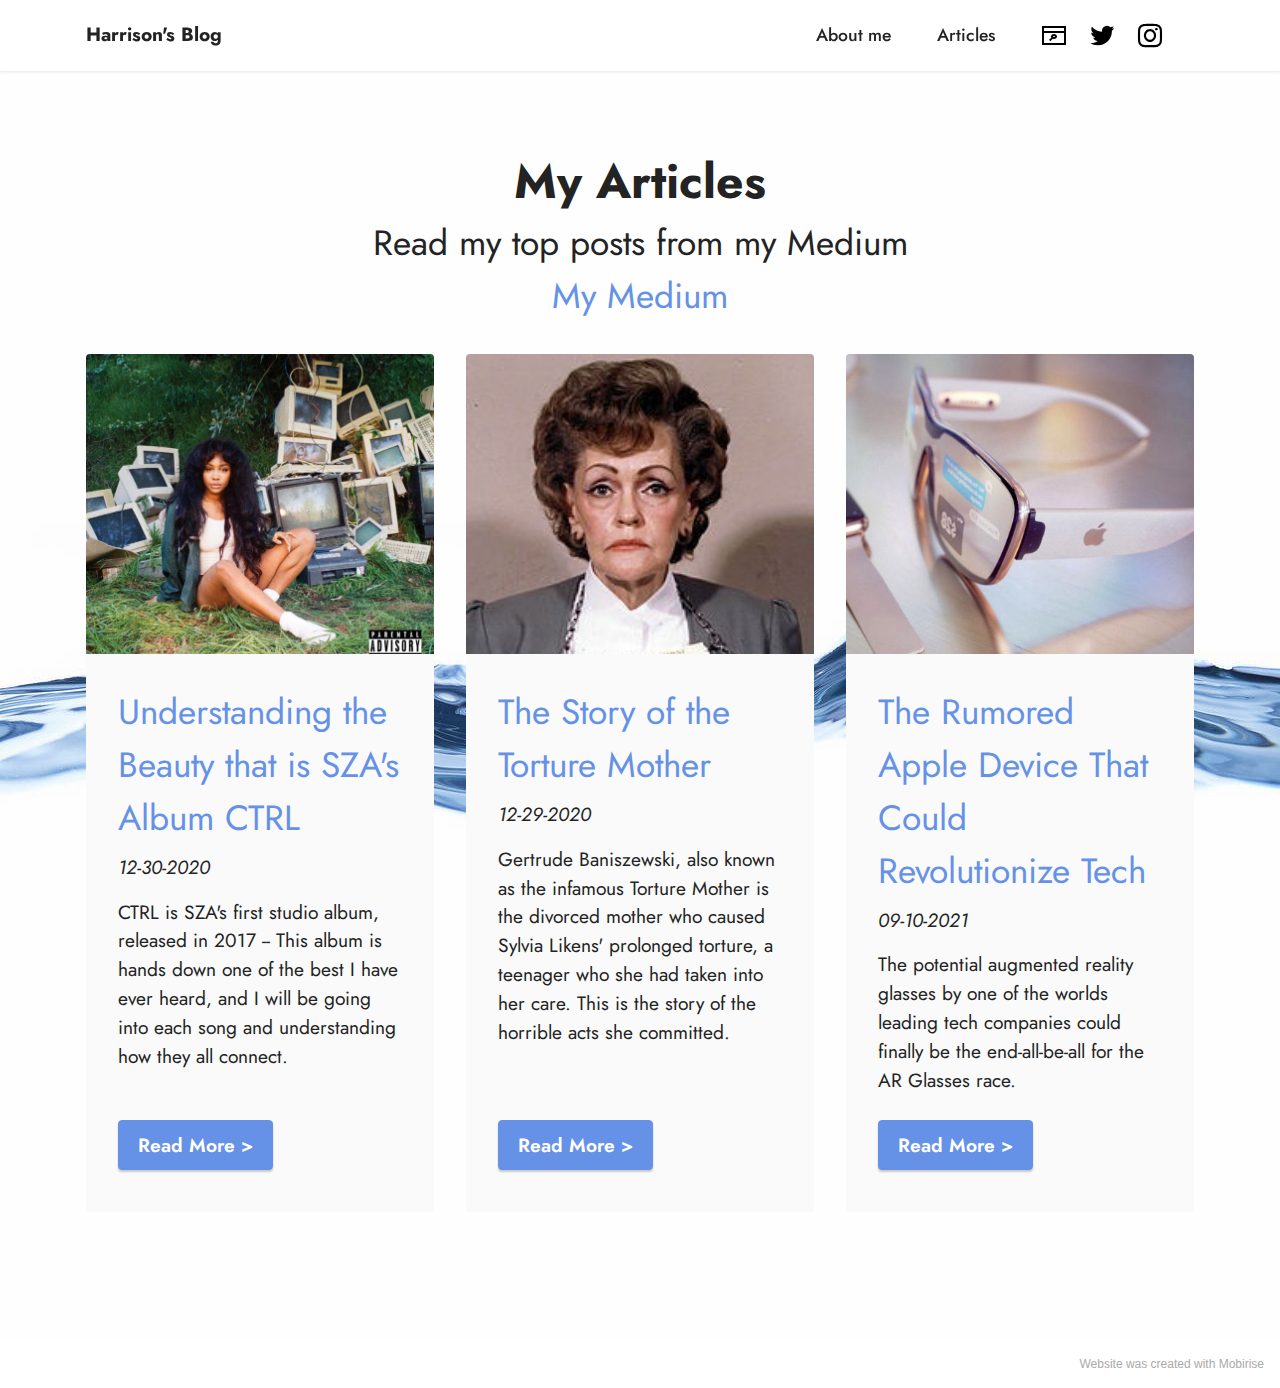
==== page1.html @ 5e268121 "Add files via upload" ====
<!DOCTYPE html>
<html  >
<head>
  <!-- Site made with Mobirise Website Builder v5.4.1, https://mobirise.com -->
  <meta charset="UTF-8">
  <meta http-equiv="X-UA-Compatible" content="IE=edge">
  <meta name="generator" content="Mobirise v5.4.1, mobirise.com">
  <meta name="viewport" content="width=device-width, initial-scale=1, minimum-scale=1">
  <link rel="shortcut icon" href="assets/images/logo.png" type="image/x-icon">
  <meta name="description" content="Articles that I wrote from my Medium. ">
  
  
  <title>My Articles</title>
  <link rel="stylesheet" href="assets/web/assets/mobirise-icons2/mobirise2.css">
  <link rel="stylesheet" href="assets/bootstrap/css/bootstrap.min.css">
  <link rel="stylesheet" href="assets/bootstrap/css/bootstrap-grid.min.css">
  <link rel="stylesheet" href="assets/bootstrap/css/bootstrap-reboot.min.css">
  <link rel="stylesheet" href="assets/dropdown/css/style.css">
  <link rel="stylesheet" href="assets/socicon/css/styles.css">
  <link rel="stylesheet" href="assets/theme/css/style.css">
  <link rel="preload" href="https://fonts.googleapis.com/css?family=Jost:100,200,300,400,500,600,700,800,900,100i,200i,300i,400i,500i,600i,700i,800i,900i&display=swap" as="style" onload="this.onload=null;this.rel='stylesheet'">
  <noscript><link rel="stylesheet" href="https://fonts.googleapis.com/css?family=Jost:100,200,300,400,500,600,700,800,900,100i,200i,300i,400i,500i,600i,700i,800i,900i&display=swap"></noscript>
  <link rel="preload" as="style" href="assets/mobirise/css/mbr-additional.css"><link rel="stylesheet" href="assets/mobirise/css/mbr-additional.css" type="text/css">
  
  
  
  
</head>
<body>
  
  <section data-bs-version="5.1" class="menu menu3 cid-sJ86iN7bCa" once="menu" id="menu3-n">
    
    <nav class="navbar navbar-dropdown navbar-fixed-top navbar-expand-lg">
        <div class="container">
            <div class="navbar-brand">
                
                <span class="navbar-caption-wrap"><a class="navbar-caption text-black display-7" href="https://mobiri.se">Harrison's Blog</a></span>
            </div>
            <button class="navbar-toggler" type="button" data-toggle="collapse" data-bs-toggle="collapse" data-target="#navbarSupportedContent" data-bs-target="#navbarSupportedContent" aria-controls="navbarNavAltMarkup" aria-expanded="false" aria-label="Toggle navigation">
                <div class="hamburger">
                    <span></span>
                    <span></span>
                    <span></span>
                    <span></span>
                </div>
            </button>
            <div class="collapse navbar-collapse" id="navbarSupportedContent">
                <ul class="navbar-nav nav-dropdown nav-right" data-app-modern-menu="true"><li class="nav-item"><a class="nav-link link text-black text-primary display-4" href="http://harrisonscott.mobirisesite.com">About me</a></li><li class="nav-item"><a class="nav-link link text-black text-primary display-4" href="page1.html" data-bs-auto-close="outside" aria-expanded="false">Articles</a></li></ul>
                <div class="icons-menu">
                    <a class="iconfont-wrapper" href="https://harrisons.medium.com" target="_blank">
                        <span class="p-2 mbr-iconfont mobi-mbri-browse mobi-mbri"></span>
                    </a>
                    <a class="iconfont-wrapper" href="https://twitter.com/vudu_mama_juju" target="_blank">
                        <span class="p-2 mbr-iconfont socicon-twitter socicon"></span>
                    </a>
                    <a class="iconfont-wrapper" href="https://instagram.com/harrisonscotato" target="_blank">
                        <span class="p-2 mbr-iconfont socicon-instagram socicon"></span>
                    </a>
                    
                </div>
                
            </div>
        </div>
    </nav>
</section>

<section data-bs-version="5.1" class="content2 cid-sJ889PmCyL" id="content2-o">
    
    <div class="mbr-overlay"></div>
    <div class="container">
        <div class="mbr-section-head">
            <h4 class="mbr-section-title mbr-fonts-style align-center mb-0 display-2"><strong>My Articles</strong></h4>
            <h5 class="mbr-section-subtitle mbr-fonts-style align-center mb-0 mt-2 display-5">Read my top posts from my Medium<br><a href="https://harrisons.medium.com" class="text-primary" target="_blank">My Medium</a></h5>
        </div>
        <div class="row mt-4">
            <div class="item features-image сol-12 col-md-6 col-lg-4 active">
                <div class="item-wrapper">
                    <div class="item-img">
                        <img src="assets/images/0gvwrnoafikiomzom-700x695.jpg" alt="" title="" data-slide-to="1" data-bs-slide-to="1">
                    </div>
                    <div class="item-content">
                        <h5 class="item-title mbr-fonts-style display-5"><a href="https://harrisons.medium.com/understanding-the-beauty-that-is-szas-album-ctrl-a972b937f2cf?source=your_stories_page-------------------------------------" class="text-primary" target="_blank">Understanding the Beauty that is SZA's Album CTRL</a></h5>
                        <h6 class="item-subtitle mbr-fonts-style mt-1 display-7"><em>12-30-2020</em></h6>
                        <p class="mbr-text mbr-fonts-style mt-3 display-7">CTRL is SZA's first studio album, released in 2017 -- This album is hands down one of the best I have ever heard, and I will be going into each song and understanding how they all connect.</p>
                    </div>
                    <div class="mbr-section-btn item-footer mt-2"><a href="https://harrisons.medium.com/understanding-the-beauty-that-is-szas-album-ctrl-a972b937f2cf?source=your_stories_page-------------------------------------" class="btn item-btn btn-primary display-7" target="_blank">Read More
                            &gt;</a></div>
                </div>
            </div>
            <div class="item features-image сol-12 col-md-6 col-lg-4">
                <div class="item-wrapper">
                    <div class="item-img">
                        <img src="assets/images/0yzcrheahnk7hi-7t-220x200.jpg" alt="" title="" data-slide-to="2" data-bs-slide-to="2">
                    </div>
                    <div class="item-content">
                        <h5 class="item-title mbr-fonts-style display-5"><a href="https://harrisons.medium.com/the-story-of-the-torture-mother-also-known-as-gertrude-baniszewski-cd9e08cbc921" class="text-primary" target="_blank">The Story of the Torture Mother</a></h5>
                        <h6 class="item-subtitle mbr-fonts-style mt-1 display-7"><em>12-29-2020</em></h6>
                        <p class="mbr-text mbr-fonts-style mt-3 display-7">Gertrude Baniszewski, also known as the infamous Torture Mother is the divorced mother who caused Sylvia Likens' prolonged torture, a teenager who she had taken into her care. This is the story of the horrible acts she committed.<br>
                        </p>
                    </div>
                    <div class="mbr-section-btn item-footer mt-2"><a href="https://harrisons.medium.com/the-story-of-the-torture-mother-also-known-as-gertrude-baniszewski-cd9e08cbc921" class="btn btn-primary item-btn display-7" target="_blank">Read More
                            &gt;</a></div>
                </div>
            </div>
            <div class="item features-image сol-12 col-md-6 col-lg-4">
                <div class="item-wrapper">
                    <div class="item-img">
                        <img src="assets/images/1kieckcjq6t0lfqepyzqgng-696x418.jpg" alt="" title="" data-slide-to="3" data-bs-slide-to="3">
                    </div>
                    <div class="item-content">
                        <h5 class="item-title mbr-fonts-style display-5"><a href="https://harrisons.medium.com/the-next-rumored-apple-device-that-could-revolutionize-tech-cf816d6967b0" class="text-primary" target="_blank">The Rumored Apple Device That Could Revolutionize Tech</a></h5>
                        <h6 class="item-subtitle mbr-fonts-style mt-1 display-7"><em>09-10-2021</em></h6>
                        <p class="mbr-text mbr-fonts-style mt-3 display-7">The potential augmented reality glasses by one of the worlds leading tech companies could finally be the end-all-be-all for the AR Glasses race.&nbsp;</p>
                    </div>
                    <div class="mbr-section-btn item-footer mt-2"><a href="https://harrisons.medium.com/the-next-rumored-apple-device-that-could-revolutionize-tech-cf816d6967b0" class="btn btn-primary item-btn display-7" target="_blank">Read More
                            &gt;</a></div>
                </div>
            </div>

        </div>
    </div>
</section><section style="background-color: #fff; font-family: -apple-system, BlinkMacSystemFont, 'Segoe UI', 'Roboto', 'Helvetica Neue', Arial, sans-serif; color:#aaa; font-size:12px; padding: 0; align-items: center; display: flex;"><a href="https://mobirise.site/l" style="flex: 1 1; height: 3rem; padding-left: 1rem;"></a><p style="flex: 0 0 auto; margin:0; padding-right:1rem;">Website was <a href="https://mobirise.site/g" style="color:#aaa;">created</a> with Mobirise</p></section><script src="assets/bootstrap/js/bootstrap.bundle.min.js"></script>  <script src="assets/smoothscroll/smooth-scroll.js"></script>  <script src="assets/ytplayer/index.js"></script>  <script src="assets/dropdown/js/navbar-dropdown.js"></script>  <script src="assets/theme/js/script.js"></script>  
  
  
</body>
</html>
---- assets/web/assets/mobirise-icons2/mobirise2.css ----
@font-face {
  font-family: 'Moririse2';
  font-display: swap;
  src:  url('mobirise2.eot?f2bix4');
  src:  url('mobirise2.eot?f2bix4#iefix') format('embedded-opentype'),
    url('mobirise2.ttf?f2bix4') format('truetype'),
    url('mobirise2.woff?f2bix4') format('woff'),
    url('mobirise2.svg?f2bix4#mobirise2') format('svg');
  font-weight: normal;
  font-style: normal;
}

[class^="mobi-"], [class*=" mobi-"] {
  /* use !important to prevent issues with browser extensions that change fonts */
  font-family: 'Moririse2' !important;
  speak: none;
  font-style: normal;
  font-weight: normal;
  font-variant: normal;
  text-transform: none;
  line-height: 1;

  /* Better Font Rendering =========== */
  -webkit-font-smoothing: antialiased;
  -moz-osx-font-smoothing: grayscale;
}

.mobi-mbri-add-submenu:before {
  content: "\e900";
}
.mobi-mbri-alert:before {
  content: "\e901";
}
.mobi-mbri-align-center:before {
  content: "\e902";
}
.mobi-mbri-align-justify:before {
  content: "\e903";
}
.mobi-mbri-align-left:before {
  content: "\e904";
}
.mobi-mbri-align-right:before {
  content: "\e905";
}
.mobi-mbri-android:before {
  content: "\e906";
}
.mobi-mbri-apple:before {
  content: "\e907";
}
.mobi-mbri-arrow-down:before {
  content: "\e908";
}
.mobi-mbri-arrow-next:before {
  content: "\e909";
}
.mobi-mbri-arrow-prev:before {
  content: "\e90a";
}
.mobi-mbri-arrow-up:before {
  content: "\e90b";
}
.mobi-mbri-bold:before {
  content: "\e90c";
}
.mobi-mbri-bookmark:before {
  content: "\e90d";
}
.mobi-mbri-bootstrap:before {
  content: "\e90e";
}
.mobi-mbri-briefcase:before {
  content: "\e90f";
}
.mobi-mbri-browse:before {
  content: "\e910";
}
.mobi-mbri-bulleted-list:before {
  content: "\e911";
}
.mobi-mbri-calendar:before {
  content: "\e912";
}
.mobi-mbri-camera:before {
  content: "\e913";
}
.mobi-mbri-cart-add:before {
  content: "\e914";
}
.mobi-mbri-cart-full:before {
  content: "\e915";
}
.mobi-mbri-cash:before {
  content: "\e916";
}
.mobi-mbri-change-style:before {
  content: "\e917";
}
.mobi-mbri-chat:before {
  content: "\e918";
}
.mobi-mbri-clock:before {
  content: "\e919";
}
.mobi-mbri-close:before {
  content: "\e91a";
}
.mobi-mbri-cloud:before {
  content: "\e91b";
}
.mobi-mbri-code:before {
  content: "\e91c";
}
.mobi-mbri-contact-form:before {
  content: "\e91d";
}
.mobi-mbri-credit-card:before {
  content: "\e91e";
}
.mobi-mbri-cursor-click:before {
  content: "\e91f";
}
.mobi-mbri-cust-feedback:before {
  content: "\e920";
}
.mobi-mbri-database:before {
  content: "\e921";
}
.mobi-mbri-delivery:before {
  content: "\e922";
}
.mobi-mbri-desktop:before {
  content: "\e923";
}
.mobi-mbri-devices:before {
  content: "\e924";
}
.mobi-mbri-down:before {
  content: "\e925";
}
.mobi-mbri-download-2:before {
  content: "\e926";
}
.mobi-mbri-download:before {
  content: "\e927";
}
.mobi-mbri-drag-n-drop-2:before {
  content: "\e928";
}
.mobi-mbri-drag-n-drop:before {
  content: "\e929";
}
.mobi-mbri-edit-2:before {
  content: "\e92a";
}
.mobi-mbri-edit:before {
  content: "\e92b";
}
.mobi-mbri-error:before {
  content: "\e92c";
}
.mobi-mbri-extension:before {
  content: "\e92d";
}
.mobi-mbri-features:before {
  content: "\e92e";
}
.mobi-mbri-file:before {
  content: "\e92f";
}
.mobi-mbri-flag:before {
  content: "\e930";
}
.mobi-mbri-folder:before {
  content: "\e931";
}
.mobi-mbri-gift:before {
  content: "\e932";
}
.mobi-mbri-github:before {
  content: "\e933";
}
.mobi-mbri-globe-2:before {
  content: "\e934";
}
.mobi-mbri-globe:before {
  content: "\e935";
}
.mobi-mbri-growing-chart:before {
  content: "\e936";
}
.mobi-mbri-hearth:before {
  content: "\e937";
}
.mobi-mbri-help:before {
  content: "\e938";
}
.mobi-mbri-home:before {
  content: "\e939";
}
.mobi-mbri-hot-cup:before {
  content: "\e93a";
}
.mobi-mbri-idea:before {
  content: "\e93b";
}
.mobi-mbri-image-gallery:before {
  content: "\e93c";
}
.mobi-mbri-image-slider:before {
  content: "\e93d";
}
.mobi-mbri-info:before {
  content: "\e93e";
}
.mobi-mbri-italic:before {
  content: "\e93f";
}
.mobi-mbri-key:before {
  content: "\e940";
}
.mobi-mbri-laptop:before {
  content: "\e941";
}
.mobi-mbri-layers:before {
  content: "\e942";
}
.mobi-mbri-left-right:before {
  content: "\e943";
}
.mobi-mbri-left:before {
  content: "\e944";
}
.mobi-mbri-letter:before {
  content: "\e945";
}
.mobi-mbri-like:before {
  content: "\e946";
}
.mobi-mbri-link:before {
  content: "\e947";
}
.mobi-mbri-lock:before {
  content: "\e948";
}
.mobi-mbri-login:before {
  content: "\e949";
}
.mobi-mbri-logout:before {
  content: "\e94a";
}
.mobi-mbri-magic-stick:before {
  content: "\e94b";
}
.mobi-mbri-map-pin:before {
  content: "\e94c";
}
.mobi-mbri-menu:before {
  content: "\e94d";
}
.mobi-mbri-mobile-2:before {
  content: "\e94e";
}
.mobi-mbri-mobile-horizontal:before {
  content: "\e94f";
}
.mobi-mbri-mobile:before {
  content: "\e950";
}
.mobi-mbri-mobirise:before {
  content: "\e951";
}
.mobi-mbri-more-horizontal:before {
  content: "\e952";
}
.mobi-mbri-more-vertical:before {
  content: "\e953";
}
.mobi-mbri-music:before {
  content: "\e954";
}
.mobi-mbri-new-file:before {
  content: "\e955";
}
.mobi-mbri-numbered-list:before {
  content: "\e956";
}
.mobi-mbri-opened-folder:before {
  content: "\e957";
}
.mobi-mbri-pages:before {
  content: "\e958";
}
.mobi-mbri-paper-plane:before {
  content: "\e959";
}
.mobi-mbri-paperclip:before {
  content: "\e95a";
}
.mobi-mbri-phone:before {
  content: "\e95b";
}
.mobi-mbri-photo:before {
  content: "\e95c";
}
.mobi-mbri-photos:before {
  content: "\e95d";
}
.mobi-mbri-pin:before {
  content: "\e95e";
}
.mobi-mbri-play:before {
  content: "\e95f";
}
.mobi-mbri-plus:before {
  content: "\e960";
}
.mobi-mbri-preview:before {
  content: "\e961";
}
.mobi-mbri-print:before {
  content: "\e962";
}
.mobi-mbri-protect:before {
  content: "\e963";
}
.mobi-mbri-question:before {
  content: "\e964";
}
.mobi-mbri-quote-left:before {
  content: "\e965";
}
.mobi-mbri-quote-right:before {
  content: "\e966";
}
.mobi-mbri-redo:before {
  content: "\e967";
}
.mobi-mbri-refresh:before {
  content: "\e968";
}
.mobi-mbri-responsive-2:before {
  content: "\e969";
}
.mobi-mbri-responsive:before {
  content: "\e96a";
}
.mobi-mbri-right:before {
  content: "\e96b";
}
.mobi-mbri-rocket:before {
  content: "\e96c";
}
.mobi-mbri-sad-face:before {
  content: "\e96d";
}
.mobi-mbri-sale:before {
  content: "\e96e";
}
.mobi-mbri-save:before {
  content: "\e96f";
}
.mobi-mbri-search:before {
  content: "\e970";
}
.mobi-mbri-setting-2:before {
  content: "\e971";
}
.mobi-mbri-setting-3:before {
  content: "\e972";
}
.mobi-mbri-setting:before {
  content: "\e973";
}
.mobi-mbri-share:before {
  content: "\e974";
}
.mobi-mbri-shopping-bag:before {
  content: "\e975";
}
.mobi-mbri-shopping-basket:before {
  content: "\e976";
}
.mobi-mbri-shopping-cart:before {
  content: "\e977";
}
.mobi-mbri-sites:before {
  content: "\e978";
}
.mobi-mbri-smile-face:before {
  content: "\e979";
}
.mobi-mbri-speed:before {
  content: "\e97a";
}
.mobi-mbri-star:before {
  content: "\e97b";
}
.mobi-mbri-success:before {
  content: "\e97c";
}
.mobi-mbri-sun:before {
  content: "\e97d";
}
.mobi-mbri-sun2:before {
  content: "\e97e";
}
.mobi-mbri-tablet-vertical:before {
  content: "\e97f";
}
.mobi-mbri-tablet:before {
  content: "\e980";
}
.mobi-mbri-target:before {
  content: "\e981";
}
.mobi-mbri-timer:before {
  content: "\e982";
}
.mobi-mbri-to-ftp:before {
  content: "\e983";
}
.mobi-mbri-to-local-drive:before {
  content: "\e984";
}
.mobi-mbri-touch-swipe:before {
  content: "\e985";
}
.mobi-mbri-touch:before {
  content: "\e986";
}
.mobi-mbri-trash:before {
  content: "\e987";
}
.mobi-mbri-underline:before {
  content: "\e988";
}
.mobi-mbri-undo:before {
  content: "\e989";
}
.mobi-mbri-unlink:before {
  content: "\e98a";
}
.mobi-mbri-unlock:before {
  content: "\e98b";
}
.mobi-mbri-up-down:before {
  content: "\e98c";
}
.mobi-mbri-up:before {
  content: "\e98d";
}
.mobi-mbri-update:before {
  content: "\e98e";
}
.mobi-mbri-upload-2:before {
  content: "\e98f";
}
.mobi-mbri-upload:before {
  content: "\e990";
}
.mobi-mbri-user-2:before {
  content: "\e991";
}
.mobi-mbri-user:before {
  content: "\e992";
}
.mobi-mbri-users:before {
  content: "\e993";
}
.mobi-mbri-video-play:before {
  content: "\e994";
}
.mobi-mbri-video:before {
  content: "\e995";
}
.mobi-mbri-watch:before {
  content: "\e996";
}
.mobi-mbri-website-theme-2:before {
  content: "\e997";
}
.mobi-mbri-website-theme:before {
  content: "\e998";
}
.mobi-mbri-wifi:before {
  content: "\e999";
}
.mobi-mbri-windows:before {
  content: "\e99a";
}
.mobi-mbri-zoom-in:before {
  content: "\e99b";
}
.mobi-mbri-zoom-out:before {
  content: "\e99c";
}
---- assets/dropdown/css/style.css ----
.navbar-dropdown {
  left: 0;
  padding: 0;
  position: absolute;
  right: 0;
  top: 0;
  transition: all 0.45s ease;
  z-index: 1030;
  background: #282828; }
  .navbar-dropdown .navbar-logo {
    margin-right: 0.8rem;
    transition: margin 0.3s ease-in-out;
    vertical-align: middle; }
    .navbar-dropdown .navbar-logo img {
      height: 3.125rem;
      transition: all 0.3s ease-in-out; }
    .navbar-dropdown .navbar-logo.mbr-iconfont {
      font-size: 3.125rem;
      line-height: 3.125rem; }
  .navbar-dropdown .navbar-caption {
    font-weight: 700;
    white-space: normal;
    vertical-align: -4px;
    line-height: 3.125rem !important; }
    .navbar-dropdown .navbar-caption, .navbar-dropdown .navbar-caption:hover {
      color: inherit;
      text-decoration: none; }
  .navbar-dropdown .mbr-iconfont + .navbar-caption {
    vertical-align: -1px; }
  .navbar-dropdown.navbar-fixed-top {
    position: fixed; }
  .navbar-dropdown .navbar-brand span {
    vertical-align: -4px; }
  .navbar-dropdown.bg-color.transparent {
    background: none; }
  .navbar-dropdown.navbar-short .navbar-brand {
    padding: 0.625rem 0; }
    .navbar-dropdown.navbar-short .navbar-brand span {
      vertical-align: -1px; }
  .navbar-dropdown.navbar-short .navbar-caption {
    line-height: 2.375rem !important;
    vertical-align: -2px; }
  .navbar-dropdown.navbar-short .navbar-logo {
    margin-right: 0.5rem; }
    .navbar-dropdown.navbar-short .navbar-logo img {
      height: 2.375rem; }
    .navbar-dropdown.navbar-short .navbar-logo.mbr-iconfont {
      font-size: 2.375rem;
      line-height: 2.375rem; }
  .navbar-dropdown.navbar-short .mbr-table-cell {
    height: 3.625rem; }
  .navbar-dropdown .navbar-close {
    left: 0.6875rem;
    position: fixed;
    top: 0.75rem;
    z-index: 1000; }
  .navbar-dropdown .hamburger-icon {
    content: "";
    display: inline-block;
    vertical-align: middle;
    width: 16px;
    -webkit-box-shadow: 0 -6px 0 1px #282828,0 0 0 1px #282828,0 6px 0 1px #282828;
    -moz-box-shadow: 0 -6px 0 1px #282828,0 0 0 1px #282828,0 6px 0 1px #282828;
    box-shadow: 0 -6px 0 1px #282828,0 0 0 1px #282828,0 6px 0 1px #282828; }

.dropdown-menu .dropdown-toggle[data-toggle="dropdown-submenu"]::after {
  border-bottom: 0.35em solid transparent;
  border-left: 0.35em solid;
  border-right: 0;
  border-top: 0.35em solid transparent;
  margin-left: 0.3rem; }

.dropdown-menu .dropdown-item:focus {
  outline: 0; }

.nav-dropdown {
  font-size: 0.75rem;
  font-weight: 500;
  height: auto !important; }
  .nav-dropdown .nav-btn {
    padding-left: 1rem; }
  .nav-dropdown .link {
    margin: .667em 1.667em;
    font-weight: 500;
    padding: 0;
    transition: color .2s ease-in-out; }
    .nav-dropdown .link.dropdown-toggle {
      margin-right: 2.583em; }
      .nav-dropdown .link.dropdown-toggle::after {
        margin-left: .25rem;
        border-top: 0.35em solid;
        border-right: 0.35em solid transparent;
        border-left: 0.35em solid transparent;
        border-bottom: 0; }
      .nav-dropdown .link.dropdown-toggle[aria-expanded="true"] {
        margin: 0;
        padding: 0.667em 3.263em  0.667em 1.667em; }
  .nav-dropdown .link::after,
  .nav-dropdown .dropdown-item::after {
    color: inherit; }
  .nav-dropdown .btn {
    font-size: 0.75rem;
    font-weight: 700;
    letter-spacing: 0;
    margin-bottom: 0;
    padding-left: 1.25rem;
    padding-right: 1.25rem; }
  .nav-dropdown .dropdown-menu {
    border-radius: 0;
    border: 0;
    left: 0;
    margin: 0;
    padding-bottom: 1.25rem;
    padding-top: 1.25rem;
    position: relative; }
  .nav-dropdown .dropdown-submenu {
    margin-left: 0.125rem;
    top: 0; }
  .nav-dropdown .dropdown-item {
    font-weight: 500;
    line-height: 2;
    padding: 0.3846em 4.615em 0.3846em 1.5385em;
    position: relative;
    transition: color .2s ease-in-out, background-color .2s ease-in-out; }
    .nav-dropdown .dropdown-item::after {
      margin-top: -0.3077em;
      position: absolute;
      right: 1.1538em;
      top: 50%; }
    .nav-dropdown .dropdown-item:focus, .nav-dropdown .dropdown-item:hover {
      background: none; }

@media (max-width: 767px) {
  .nav-dropdown.navbar-toggleable-sm {
    bottom: 0;
    display: none;
    left: 0;
    overflow-x: hidden;
    position: fixed;
    top: 0;
    transform: translateX(-100%);
    -ms-transform: translateX(-100%);
    -webkit-transform: translateX(-100%);
    width: 18.75rem;
    z-index: 999; } }
.nav-dropdown.navbar-toggleable-xl {
  bottom: 0;
  display: none;
  left: 0;
  overflow-x: hidden;
  position: fixed;
  top: 0;
  transform: translateX(-100%);
  -ms-transform: translateX(-100%);
  -webkit-transform: translateX(-100%);
  width: 18.75rem;
  z-index: 999; }

.nav-dropdown-sm {
  display: block !important;
  overflow-x: hidden;
  overflow: auto;
  padding-top: 3.875rem; }
  .nav-dropdown-sm::after {
    content: "";
    display: block;
    height: 3rem;
    width: 100%; }
  .nav-dropdown-sm.collapse.in ~ .navbar-close {
    display: block !important; }
  .nav-dropdown-sm.collapsing, .nav-dropdown-sm.collapse.in {
    transform: translateX(0);
    -ms-transform: translateX(0);
    -webkit-transform: translateX(0);
    transition: all 0.25s ease-out;
    -webkit-transition: all 0.25s ease-out;
    background: #282828; }
  .nav-dropdown-sm.collapsing[aria-expanded="false"] {
    transform: translateX(-100%);
    -ms-transform: translateX(-100%);
    -webkit-transform: translateX(-100%); }
  .nav-dropdown-sm .nav-item {
    display: block;
    margin-left: 0 !important;
    padding-left: 0; }
  .nav-dropdown-sm .link,
  .nav-dropdown-sm .dropdown-item {
    border-top: 1px dotted rgba(255, 255, 255, 0.1);
    font-size: 0.8125rem;
    line-height: 1.6;
    margin: 0 !important;
    padding: 0.875rem 2.4rem 0.875rem 1.5625rem !important;
    position: relative;
    white-space: normal; }
    .nav-dropdown-sm .link:focus, .nav-dropdown-sm .link:hover,
    .nav-dropdown-sm .dropdown-item:focus,
    .nav-dropdown-sm .dropdown-item:hover {
      background: rgba(0, 0, 0, 0.2) !important;
      color: #c0a375; }
  .nav-dropdown-sm .nav-btn {
    position: relative;
    padding: 1.5625rem 1.5625rem 0 1.5625rem; }
    .nav-dropdown-sm .nav-btn::before {
      border-top: 1px dotted rgba(255, 255, 255, 0.1);
      content: "";
      left: 0;
      position: absolute;
      top: 0;
      width: 100%; }
    .nav-dropdown-sm .nav-btn + .nav-btn {
      padding-top: 0.625rem; }
      .nav-dropdown-sm .nav-btn + .nav-btn::before {
        display: none; }
  .nav-dropdown-sm .btn {
    padding: 0.625rem 0; }
  .nav-dropdown-sm .dropdown-toggle[data-toggle="dropdown-submenu"]::after {
    margin-left: .25rem;
    border-top: 0.35em solid;
    border-right: 0.35em solid transparent;
    border-left: 0.35em solid transparent;
    border-bottom: 0; }
  .nav-dropdown-sm .dropdown-toggle[data-toggle="dropdown-submenu"][aria-expanded="true"]::after {
    border-top: 0;
    border-right: 0.35em solid transparent;
    border-left: 0.35em solid transparent;
    border-bottom: 0.35em solid; }
  .nav-dropdown-sm .dropdown-menu {
    margin: 0;
    padding: 0;
    position: relative;
    top: 0;
    left: 0;
    width: 100%;
    border: 0;
    float: none;
    border-radius: 0;
    background: none; }
  .nav-dropdown-sm .dropdown-submenu {
    left: 100%;
    margin-left: 0.125rem;
    margin-top: -1.25rem;
    top: 0; }

.navbar-toggleable-sm .nav-dropdown .dropdown-menu {
  position: absolute; }

.navbar-toggleable-sm .nav-dropdown .dropdown-submenu {
  left: 100%;
  margin-left: 0.125rem;
  margin-top: -1.25rem;
  top: 0; }

.navbar-toggleable-sm.opened .nav-dropdown .dropdown-menu {
  position: relative; }

.navbar-toggleable-sm.opened .nav-dropdown .dropdown-submenu {
  left: 0;
  margin-left: 00rem;
  margin-top: 0rem;
  top: 0; }

.is-builder .nav-dropdown.collapsing {
  transition: none !important; }
---- assets/socicon/css/styles.css ----
@charset "UTF-8";

@font-face {
  font-family: 'Socicon';
  src:  url('../fonts/socicon.eot');
  src:  url('../fonts/socicon.eot?#iefix') format('embedded-opentype'),
    url('../fonts/socicon.woff2') format('woff2'),
    url('../fonts/socicon.ttf') format('truetype'),
    url('../fonts/socicon.woff') format('woff'),
    url('../fonts/socicon.svg#socicon') format('svg');
  font-weight: normal;
  font-style: normal;
  font-display: swap;
}

[data-icon]:before {
  font-family: "socicon" !important;
  content: attr(data-icon);
  font-style: normal !important;
  font-weight: normal !important;
  font-variant: normal !important;
  text-transform: none !important;
  speak: none;
  line-height: 1;
  -webkit-font-smoothing: antialiased;
  -moz-osx-font-smoothing: grayscale;
}

[class^="socicon-"], [class*=" socicon-"] {
  /* use !important to prevent issues with browser extensions that change fonts */
  font-family: 'Socicon' !important;
  speak: none;
  font-style: normal;
  font-weight: normal;
  font-variant: normal;
  text-transform: none;
  line-height: 1;

  /* Better Font Rendering =========== */
  -webkit-font-smoothing: antialiased;
  -moz-osx-font-smoothing: grayscale;
}

.socicon-eitaa:before {
  content: "\e97c";
}
.socicon-soroush:before {
  content: "\e97d";
}
.socicon-bale:before {
  content: "\e97e";
}
.socicon-zazzle:before {
  content: "\e97b";
}
.socicon-society6:before {
  content: "\e97a";
}
.socicon-redbubble:before {
  content: "\e979";
}
.socicon-avvo:before {
  content: "\e978";
}
.socicon-stitcher:before {
  content: "\e977";
}
.socicon-googlehangouts:before {
  content: "\e974";
}
.socicon-dlive:before {
  content: "\e975";
}
.socicon-vsco:before {
  content: "\e976";
}
.socicon-flipboard:before {
  content: "\e973";
}
.socicon-ubuntu:before {
  content: "\e958";
}
.socicon-artstation:before {
  content: "\e959";
}
.socicon-invision:before {
  content: "\e95a";
}
.socicon-torial:before {
  content: "\e95b";
}
.socicon-collectorz:before {
  content: "\e95c";
}
.socicon-seenthis:before {
  content: "\e95d";
}
.socicon-googleplaymusic:before {
  content: "\e95e";
}
.socicon-debian:before {
  content: "\e95f";
}
.socicon-filmfreeway:before {
  content: "\e960";
}
.socicon-gnome:before {
  content: "\e961";
}
.socicon-itchio:before {
  content: "\e962";
}
.socicon-jamendo:before {
  content: "\e963";
}
.socicon-mix:before {
  content: "\e964";
}
.socicon-sharepoint:before {
  content: "\e965";
}
.socicon-tinder:before {
  content: "\e966";
}
.socicon-windguru:before {
  content: "\e967";
}
.socicon-cdbaby:before {
  content: "\e968";
}
.socicon-elementaryos:before {
  content: "\e969";
}
.socicon-stage32:before {
  content: "\e96a";
}
.socicon-tiktok:before {
  content: "\e96b";
}
.socicon-gitter:before {
  content: "\e96c";
}
.socicon-letterboxd:before {
  content: "\e96d";
}
.socicon-threema:before {
  content: "\e96e";
}
.socicon-splice:before {
  content: "\e96f";
}
.socicon-metapop:before {
  content: "\e970";
}
.socicon-naver:before {
  content: "\e971";
}
.socicon-remote:before {
  content: "\e972";
}
.socicon-internet:before {
  content: "\e957";
}
.socicon-moddb:before {
  content: "\e94b";
}
.socicon-indiedb:before {
  content: "\e94c";
}
.socicon-traxsource:before {
  content: "\e94d";
}
.socicon-gamefor:before {
  content: "\e94e";
}
.socicon-pixiv:before {
  content: "\e94f";
}
.socicon-myanimelist:before {
  content: "\e950";
}
.socicon-blackberry:before {
  content: "\e951";
}
.socicon-wickr:before {
  content: "\e952";
}
.socicon-spip:before {
  content: "\e953";
}
.socicon-napster:before {
  content: "\e954";
}
.socicon-beatport:before {
  content: "\e955";
}
.socicon-hackerone:before {
  content: "\e956";
}
.socicon-hackernews:before {
  content: "\e946";
}
.socicon-smashwords:before {
  content: "\e947";
}
.socicon-kobo:before {
  content: "\e948";
}
.socicon-bookbub:before {
  content: "\e949";
}
.socicon-mailru:before {
  content: "\e94a";
}
.socicon-gitlab:before {
  content: "\e945";
}
.socicon-instructables:before {
  content: "\e944";
}
.socicon-portfolio:before {
  content: "\e943";
}
.socicon-codered:before {
  content: "\e940";
}
.socicon-origin:before {
  content: "\e941";
}
.socicon-nextdoor:before {
  content: "\e942";
}
.socicon-udemy:before {
  content: "\e93f";
}
.socicon-livemaster:before {
  content: "\e93e";
}
.socicon-crunchbase:before {
  content: "\e93b";
}
.socicon-homefy:before {
  content: "\e93c";
}
.socicon-calendly:before {
  content: "\e93d";
}
.socicon-realtor:before {
  content: "\e90f";
}
.socicon-tidal:before {
  content: "\e910";
}
.socicon-qobuz:before {
  content: "\e911";
}
.socicon-natgeo:before {
  content: "\e912";
}
.socicon-mastodon:before {
  content: "\e913";
}
.socicon-unsplash:before {
  content: "\e914";
}
.socicon-homeadvisor:before {
  content: "\e915";
}
.socicon-angieslist:before {
  content: "\e916";
}
.socicon-codepen:before {
  content: "\e917";
}
.socicon-slack:before {
  content: "\e918";
}
.socicon-openaigym:before {
  content: "\e919";
}
.socicon-logmein:before {
  content: "\e91a";
}
.socicon-fiverr:before {
  content: "\e91b";
}
.socicon-gotomeeting:before {
  content: "\e91c";
}
.socicon-aliexpress:before {
  content: "\e91d";
}
.socicon-guru:before {
  content: "\e91e";
}
.socicon-appstore:before {
  content: "\e91f";
}
.socicon-homes:before {
  content: "\e920";
}
.socicon-zoom:before {
  content: "\e921";
}
.socicon-alibaba:before {
  content: "\e922";
}
.socicon-craigslist:before {
  content: "\e923";
}
.socicon-wix:before {
  content: "\e924";
}
.socicon-redfin:before {
  content: "\e925";
}
.socicon-googlecalendar:before {
  content: "\e926";
}
.socicon-shopify:before {
  content: "\e927";
}
.socicon-freelancer:before {
  content: "\e928";
}
.socicon-seedrs:before {
  content: "\e929";
}
.socicon-bing:before {
  content: "\e92a";
}
.socicon-doodle:before {
  content: "\e92b";
}
.socicon-bonanza:before {
  content: "\e92c";
}
.socicon-squarespace:before {
  content: "\e92d";
}
.socicon-toptal:before {
  content: "\e92e";
}
.socicon-gust:before {
  content: "\e92f";
}
.socicon-ask:before {
  content: "\e930";
}
.socicon-trulia:before {
  content: "\e931";
}
.socicon-loomly:before {
  content: "\e932";
}
.socicon-ghost:before {
  content: "\e933";
}
.socicon-upwork:before {
  content: "\e934";
}
.socicon-fundable:before {
  content: "\e935";
}
.socicon-booking:before {
  content: "\e936";
}
.socicon-googlemaps:before {
  content: "\e937";
}
.socicon-zillow:before {
  content: "\e938";
}
.socicon-niconico:before {
  content: "\e939";
}
.socicon-toneden:before {
  content: "\e93a";
}
.socicon-augment:before {
  content: "\e908";
}
.socicon-bitbucket:before {
  content: "\e909";
}
.socicon-fyuse:before {
  content: "\e90a";
}
.socicon-yt-gaming:before {
  content: "\e90b";
}
.socicon-sketchfab:before {
  content: "\e90c";
}
.socicon-mobcrush:before {
  content: "\e90d";
}
.socicon-microsoft:before {
  content: "\e90e";
}
.socicon-pandora:before {
  content: "\e907";
}
.socicon-messenger:before {
  content: "\e906";
}
.socicon-gamewisp:before {
  content: "\e905";
}
.socicon-bloglovin:before {
  content: "\e904";
}
.socicon-tunein:before {
  content: "\e903";
}
.socicon-gamejolt:before {
  content: "\e901";
}
.socicon-trello:before {
  content: "\e902";
}
.socicon-spreadshirt:before {
  content: "\e900";
}
.socicon-500px:before {
  content: "\e000";
}
.socicon-8tracks:before {
  content: "\e001";
}
.socicon-airbnb:before {
  content: "\e002";
}
.socicon-alliance:before {
  content: "\e003";
}
.socicon-amazon:before {
  content: "\e004";
}
.socicon-amplement:before {
  content: "\e005";
}
.socicon-android:before {
  content: "\e006";
}
.socicon-angellist:before {
  content: "\e007";
}
.socicon-apple:before {
  content: "\e008";
}
.socicon-appnet:before {
  content: "\e009";
}
.socicon-baidu:before {
  content: "\e00a";
}
.socicon-bandcamp:before {
  content: "\e00b";
}
.socicon-battlenet:before {
  content: "\e00c";
}
.socicon-mixer:before {
  content: "\e00d";
}
.socicon-bebee:before {
  content: "\e00e";
}
.socicon-bebo:before {
  content: "\e00f";
}
.socicon-behance:before {
  content: "\e010";
}
.socicon-blizzard:before {
  content: "\e011";
}
.socicon-blogger:before {
  content: "\e012";
}
.socicon-buffer:before {
  content: "\e013";
}
.socicon-chrome:before {
  content: "\e014";
}
.socicon-coderwall:before {
  content: "\e015";
}
.socicon-curse:before {
  content: "\e016";
}
.socicon-dailymotion:before {
  content: "\e017";
}
.socicon-deezer:before {
  content: "\e018";
}
.socicon-delicious:before {
  content: "\e019";
}
.socicon-deviantart:before {
  content: "\e01a";
}
.socicon-diablo:before {
  content: "\e01b";
}
.socicon-digg:before {
  content: "\e01c";
}
.socicon-discord:before {
  content: "\e01d";
}
.socicon-disqus:before {
  content: "\e01e";
}
.socicon-douban:before {
  content: "\e01f";
}
.socicon-draugiem:before {
  content: "\e020";
}
.socicon-dribbble:before {
  content: "\e021";
}
.socicon-drupal:before {
  content: "\e022";
}
.socicon-ebay:before {
  content: "\e023";
}
.socicon-ello:before {
  content: "\e024";
}
.socicon-endomodo:before {
  content: "\e025";
}
.socicon-envato:before {
  content: "\e026";
}
.socicon-etsy:before {
  content: "\e027";
}
.socicon-facebook:before {
  content: "\e028";
}
.socicon-feedburner:before {
  content: "\e029";
}
.socicon-filmweb:before {
  content: "\e02a";
}
.socicon-firefox:before {
  content: "\e02b";
}
.socicon-flattr:before {
  content: "\e02c";
}
.socicon-flickr:before {
  content: "\e02d";
}
.socicon-formulr:before {
  content: "\e02e";
}
.socicon-forrst:before {
  content: "\e02f";
}
.socicon-foursquare:before {
  content: "\e030";
}
.socicon-friendfeed:before {
  content: "\e031";
}
.socicon-github:before {
  content: "\e032";
}
.socicon-goodreads:before {
  content: "\e033";
}
.socicon-google:before {
  content: "\e034";
}
.socicon-googlescholar:before {
  content: "\e035";
}
.socicon-googlegroups:before {
  content: "\e036";
}
.socicon-googlephotos:before {
  content: "\e037";
}
.socicon-googleplus:before {
  content: "\e038";
}
.socicon-grooveshark:before {
  content: "\e039";
}
.socicon-hackerrank:before {
  content: "\e03a";
}
.socicon-hearthstone:before {
  content: "\e03b";
}
.socicon-hellocoton:before {
  content: "\e03c";
}
.socicon-heroes:before {
  content: "\e03d";
}
.socicon-smashcast:before {
  content: "\e03e";
}
.socicon-horde:before {
  content: "\e03f";
}
.socicon-houzz:before {
  content: "\e040";
}
.socicon-icq:before {
  content: "\e041";
}
.socicon-identica:before {
  content: "\e042";
}
.socicon-imdb:before {
  content: "\e043";
}
.socicon-instagram:before {
  content: "\e044";
}
.socicon-issuu:before {
  content: "\e045";
}
.socicon-istock:before {
  content: "\e046";
}
.socicon-itunes:before {
  content: "\e047";
}
.socicon-keybase:before {
  content: "\e048";
}
.socicon-lanyrd:before {
  content: "\e049";
}
.socicon-lastfm:before {
  content: "\e04a";
}
.socicon-line:before {
  content: "\e04b";
}
.socicon-linkedin:before {
  content: "\e04c";
}
.socicon-livejournal:before {
  content: "\e04d";
}
.socicon-lyft:before {
  content: "\e04e";
}
.socicon-macos:before {
  content: "\e04f";
}
.socicon-mail:before {
  content: "\e050";
}
.socicon-medium:before {
  content: "\e051";
}
.socicon-meetup:before {
  content: "\e052";
}
.socicon-mixcloud:before {
  content: "\e053";
}
.socicon-modelmayhem:before {
  content: "\e054";
}
.socicon-mumble:before {
  content: "\e055";
}
.socicon-myspace:before {
  content: "\e056";
}
.socicon-newsvine:before {
  content: "\e057";
}
.socicon-nintendo:before {
  content: "\e058";
}
.socicon-npm:before {
  content: "\e059";
}
.socicon-odnoklassniki:before {
  content: "\e05a";
}
.socicon-openid:before {
  content: "\e05b";
}
.socicon-opera:before {
  content: "\e05c";
}
.socicon-outlook:before {
  content: "\e05d";
}
.socicon-overwatch:before {
  content: "\e05e";
}
.socicon-patreon:before {
  content: "\e05f";
}
.socicon-paypal:before {
  content: "\e060";
}
.socicon-periscope:before {
  content: "\e061";
}
.socicon-persona:before {
  content: "\e062";
}
.socicon-pinterest:before {
  content: "\e063";
}
.socicon-play:before {
  content: "\e064";
}
.socicon-player:before {
  content: "\e065";
}
.socicon-playstation:before {
  content: "\e066";
}
.socicon-pocket:before {
  content: "\e067";
}
.socicon-qq:before {
  content: "\e068";
}
.socicon-quora:before {
  content: "\e069";
}
.socicon-raidcall:before {
  content: "\e06a";
}
.socicon-ravelry:before {
  content: "\e06b";
}
.socicon-reddit:before {
  content: "\e06c";
}
.socicon-renren:before {
  content: "\e06d";
}
.socicon-researchgate:before {
  content: "\e06e";
}
.socicon-residentadvisor:before {
  content: "\e06f";
}
.socicon-reverbnation:before {
  content: "\e070";
}
.socicon-rss:before {
  content: "\e071";
}
.socicon-sharethis:before {
  content: "\e072";
}
.socicon-skype:before {
  content: "\e073";
}
.socicon-slideshare:before {
  content: "\e074";
}
.socicon-smugmug:before {
  content: "\e075";
}
.socicon-snapchat:before {
  content: "\e076";
}
.socicon-songkick:before {
  content: "\e077";
}
.socicon-soundcloud:before {
  content: "\e078";
}
.socicon-spotify:before {
  content: "\e079";
}
.socicon-stackexchange:before {
  content: "\e07a";
}
.socicon-stackoverflow:before {
  content: "\e07b";
}
.socicon-starcraft:before {
  content: "\e07c";
}
.socicon-stayfriends:before {
  content: "\e07d";
}
.socicon-steam:before {
  content: "\e07e";
}
.socicon-storehouse:before {
  content: "\e07f";
}
.socicon-strava:before {
  content: "\e080";
}
.socicon-streamjar:before {
  content: "\e081";
}
.socicon-stumbleupon:before {
  content: "\e082";
}
.socicon-swarm:before {
  content: "\e083";
}
.socicon-teamspeak:before {
  content: "\e084";
}
.socicon-teamviewer:before {
  content: "\e085";
}
.socicon-technorati:before {
  content: "\e086";
}
.socicon-telegram:before {
  content: "\e087";
}
.socicon-tripadvisor:before {
  content: "\e088";
}
.socicon-tripit:before {
  content: "\e089";
}
.socicon-triplej:before {
  content: "\e08a";
}
.socicon-tumblr:before {
  content: "\e08b";
}
.socicon-twitch:before {
  content: "\e08c";
}
.socicon-twitter:before {
  content: "\e08d";
}
.socicon-uber:before {
  content: "\e08e";
}
.socicon-ventrilo:before {
  content: "\e08f";
}
.socicon-viadeo:before {
  content: "\e090";
}
.socicon-viber:before {
  content: "\e091";
}
.socicon-viewbug:before {
  content: "\e092";
}
.socicon-vimeo:before {
  content: "\e093";
}
.socicon-vine:before {
  content: "\e094";
}
.socicon-vkontakte:before {
  content: "\e095";
}
.socicon-warcraft:before {
  content: "\e096";
}
.socicon-wechat:before {
  content: "\e097";
}
.socicon-weibo:before {
  content: "\e098";
}
.socicon-whatsapp:before {
  content: "\e099";
}
.socicon-wikipedia:before {
  content: "\e09a";
}
.socicon-windows:before {
  content: "\e09b";
}
.socicon-wordpress:before {
  content: "\e09c";
}
.socicon-wykop:before {
  content: "\e09d";
}
.socicon-xbox:before {
  content: "\e09e";
}
.socicon-xing:before {
  content: "\e09f";
}
.socicon-yahoo:before {
  content: "\e0a0";
}
.socicon-yammer:before {
  content: "\e0a1";
}
.socicon-yandex:before {
  content: "\e0a2";
}
.socicon-yelp:before {
  content: "\e0a3";
}
.socicon-younow:before {
  content: "\e0a4";
}
.socicon-youtube:before {
  content: "\e0a5";
}
.socicon-zapier:before {
  content: "\e0a6";
}
.socicon-zerply:before {
  content: "\e0a7";
}
.socicon-zomato:before {
  content: "\e0a8";
}
.socicon-zynga:before {
  content: "\e0a9";
}
---- assets/theme/css/style.css ----
@charset "UTF-8";
section {
  background-color: #ffffff;
}

body {
  font-style: normal;
  line-height: 1.5;
  font-weight: 400;
  color: #232323;
  position: relative;
}

button {
  background-color: transparent;
  border-color: transparent;
}

section,
.container,
.container-fluid {
  position: relative;
  word-wrap: break-word;
}

a.mbr-iconfont:hover {
  text-decoration: none;
}

.article .lead p,
.article .lead ul,
.article .lead ol,
.article .lead pre,
.article .lead blockquote {
  margin-bottom: 0;
}

a {
  font-style: normal;
  font-weight: 400;
  cursor: pointer;
}
a, a:hover {
  text-decoration: none;
}

.mbr-section-title {
  font-style: normal;
  line-height: 1.3;
}

.mbr-section-subtitle {
  line-height: 1.3;
}

.mbr-text {
  font-style: normal;
  line-height: 1.7;
}

h1,
h2,
h3,
h4,
h5,
h6,
.display-1,
.display-2,
.display-4,
.display-5,
.display-7,
span,
p,
a {
  line-height: 1;
  word-break: break-word;
  word-wrap: break-word;
  font-weight: 400;
}

b,
strong {
  font-weight: bold;
}

input:-webkit-autofill, input:-webkit-autofill:hover, input:-webkit-autofill:focus, input:-webkit-autofill:active {
  transition-delay: 9999s;
  -webkit-transition-property: background-color, color;
  transition-property: background-color, color;
}

textarea[type=hidden] {
  display: none;
}

section {
  background-position: 50% 50%;
  background-repeat: no-repeat;
  background-size: cover;
}
section .mbr-background-video,
section .mbr-background-video-preview {
  position: absolute;
  bottom: 0;
  left: 0;
  right: 0;
  top: 0;
}

.hidden {
  visibility: hidden;
}

.mbr-z-index20 {
  z-index: 20;
}

/*! Base colors */
.mbr-white {
  color: #ffffff;
}

.mbr-black {
  color: #111111;
}

.mbr-bg-white {
  background-color: #ffffff;
}

.mbr-bg-black {
  background-color: #000000;
}

/*! Text-aligns */
.align-left {
  text-align: left;
}

.align-center {
  text-align: center;
}

.align-right {
  text-align: right;
}

/*! Font-weight  */
.mbr-light {
  font-weight: 300;
}

.mbr-regular {
  font-weight: 400;
}

.mbr-semibold {
  font-weight: 500;
}

.mbr-bold {
  font-weight: 700;
}

/*! Media  */
.media-content {
  flex-basis: 100%;
}

.media-container-row {
  display: flex;
  flex-direction: row;
  flex-wrap: wrap;
  justify-content: center;
  align-content: center;
  align-items: start;
}
.media-container-row .media-size-item {
  width: 400px;
}

.media-container-column {
  display: flex;
  flex-direction: column;
  flex-wrap: wrap;
  justify-content: center;
  align-content: center;
  align-items: stretch;
}
.media-container-column > * {
  width: 100%;
}

@media (min-width: 992px) {
  .media-container-row {
    flex-wrap: nowrap;
  }
}
figure {
  margin-bottom: 0;
  overflow: hidden;
}

figure[mbr-media-size] {
  transition: width 0.1s;
}

img,
iframe {
  display: block;
  width: 100%;
}

.card {
  background-color: transparent;
  border: none;
}

.card-box {
  width: 100%;
}

.card-img {
  text-align: center;
  flex-shrink: 0;
  -webkit-flex-shrink: 0;
}

.media {
  max-width: 100%;
  margin: 0 auto;
}

.mbr-figure {
  align-self: center;
}

.media-container > div {
  max-width: 100%;
}

.mbr-figure img,
.card-img img {
  width: 100%;
}

@media (max-width: 991px) {
  .media-size-item {
    width: auto !important;
  }

  .media {
    width: auto;
  }

  .mbr-figure {
    width: 100% !important;
  }
}
/*! Buttons */
.mbr-section-btn {
  margin-left: -0.6rem;
  margin-right: -0.6rem;
  font-size: 0;
}

.btn {
  font-weight: 600;
  border-width: 1px;
  font-style: normal;
  margin: 0.6rem 0.6rem;
  white-space: normal;
  transition: all 0.2s ease-in-out;
  display: inline-flex;
  align-items: center;
  justify-content: center;
  word-break: break-word;
}

.btn-sm {
  font-weight: 600;
  letter-spacing: 0px;
  transition: all 0.3s ease-in-out;
}

.btn-md {
  font-weight: 600;
  letter-spacing: 0px;
  transition: all 0.3s ease-in-out;
}

.btn-lg {
  font-weight: 600;
  letter-spacing: 0px;
  transition: all 0.3s ease-in-out;
}

.btn-form {
  margin: 0;
}
.btn-form:hover {
  cursor: pointer;
}

nav .mbr-section-btn {
  margin-left: 0rem;
  margin-right: 0rem;
}

/*! Btn icon margin */
.btn .mbr-iconfont,
.btn.btn-sm .mbr-iconfont {
  order: 1;
  cursor: pointer;
  margin-left: 0.5rem;
  vertical-align: sub;
}

.btn.btn-md .mbr-iconfont,
.btn.btn-md .mbr-iconfont {
  margin-left: 0.8rem;
}

.mbr-regular {
  font-weight: 400;
}

.mbr-semibold {
  font-weight: 500;
}

.mbr-bold {
  font-weight: 700;
}

[type=submit] {
  -webkit-appearance: none;
}

/*! Full-screen */
.mbr-fullscreen .mbr-overlay {
  min-height: 100vh;
}

.mbr-fullscreen {
  display: flex;
  display: -moz-flex;
  display: -ms-flex;
  display: -o-flex;
  align-items: center;
  min-height: 100vh;
  padding-top: 3rem;
  padding-bottom: 3rem;
}

/*! Map */
.map {
  height: 25rem;
  position: relative;
}
.map iframe {
  width: 100%;
  height: 100%;
}

/*! Scroll to top arrow */
.mbr-arrow-up {
  bottom: 25px;
  right: 90px;
  position: fixed;
  text-align: right;
  z-index: 5000;
  color: #ffffff;
  font-size: 22px;
}

.mbr-arrow-up a {
  background: rgba(0, 0, 0, 0.2);
  border-radius: 50%;
  color: #fff;
  display: inline-block;
  height: 60px;
  width: 60px;
  border: 2px solid #fff;
  outline-style: none !important;
  position: relative;
  text-decoration: none;
  transition: all 0.3s ease-in-out;
  cursor: pointer;
  text-align: center;
}
.mbr-arrow-up a:hover {
  background-color: rgba(0, 0, 0, 0.4);
}
.mbr-arrow-up a i {
  line-height: 60px;
}

.mbr-arrow-up-icon {
  display: block;
  color: #fff;
}

.mbr-arrow-up-icon::before {
  content: "›";
  display: inline-block;
  font-family: serif;
  font-size: 22px;
  line-height: 1;
  font-style: normal;
  position: relative;
  top: 6px;
  left: -4px;
  transform: rotate(-90deg);
}

/*! Arrow Down */
.mbr-arrow {
  position: absolute;
  bottom: 45px;
  left: 50%;
  width: 60px;
  height: 60px;
  cursor: pointer;
  background-color: rgba(80, 80, 80, 0.5);
  border-radius: 50%;
  transform: translateX(-50%);
}
@media (max-width: 767px) {
  .mbr-arrow {
    display: none;
  }
}
.mbr-arrow > a {
  display: inline-block;
  text-decoration: none;
  outline-style: none;
  -webkit-animation: arrowdown 1.7s ease-in-out infinite;
          animation: arrowdown 1.7s ease-in-out infinite;
  color: #ffffff;
}
.mbr-arrow > a > i {
  position: absolute;
  top: -2px;
  left: 15px;
  font-size: 2rem;
}

#scrollToTop a i::before {
  content: "";
  position: absolute;
  display: block;
  border-bottom: 2.5px solid #fff;
  border-left: 2.5px solid #fff;
  width: 27.8%;
  height: 27.8%;
  left: 50%;
  top: 51%;
  transform: translateY(-30%) translateX(-50%) rotate(135deg);
}

@keyframes arrowdown {
  0% {
    transform: translateY(0px);
  }
  50% {
    transform: translateY(-5px);
  }
  100% {
    transform: translateY(0px);
  }
}
@-webkit-keyframes arrowdown {
  0% {
    transform: translateY(0px);
  }
  50% {
    transform: translateY(-5px);
  }
  100% {
    transform: translateY(0px);
  }
}
@media (max-width: 500px) {
  .mbr-arrow-up {
    left: 0;
    right: 0;
    text-align: center;
  }
}
/*Gradients animation*/
@keyframes gradient-animation {
  from {
    background-position: 0% 100%;
    -webkit-animation-timing-function: ease-in-out;
            animation-timing-function: ease-in-out;
  }
  to {
    background-position: 100% 0%;
    -webkit-animation-timing-function: ease-in-out;
            animation-timing-function: ease-in-out;
  }
}
@-webkit-keyframes gradient-animation {
  from {
    background-position: 0% 100%;
    -webkit-animation-timing-function: ease-in-out;
            animation-timing-function: ease-in-out;
  }
  to {
    background-position: 100% 0%;
    -webkit-animation-timing-function: ease-in-out;
            animation-timing-function: ease-in-out;
  }
}
.bg-gradient {
  background-size: 200% 200%;
  animation: gradient-animation 5s infinite alternate;
  -webkit-animation: gradient-animation 5s infinite alternate;
}

.menu .navbar-brand {
  display: -webkit-flex;
}
.menu .navbar-brand span {
  display: flex;
  display: -webkit-flex;
}
.menu .navbar-brand .navbar-caption-wrap {
  display: -webkit-flex;
}
.menu .navbar-brand .navbar-logo img {
  display: -webkit-flex;
  width: auto;
}
@media (min-width: 768px) and (max-width: 991px) {
  .menu .navbar-toggleable-sm .navbar-nav {
    display: -ms-flexbox;
  }
}
@media (max-width: 991px) {
  .menu .navbar-collapse {
    max-height: 93.5vh;
  }
  .menu .navbar-collapse.show {
    overflow: auto;
  }
}
@media (min-width: 992px) {
  .menu .navbar-nav.nav-dropdown {
    display: -webkit-flex;
  }
  .menu .navbar-toggleable-sm .navbar-collapse {
    display: -webkit-flex !important;
  }
  .menu .collapsed .navbar-collapse {
    max-height: 93.5vh;
  }
  .menu .collapsed .navbar-collapse.show {
    overflow: auto;
  }
}
@media (max-width: 767px) {
  .menu .navbar-collapse {
    max-height: 80vh;
  }
}

.nav-link .mbr-iconfont {
  margin-right: 0.5rem;
}

.navbar {
  display: -webkit-flex;
  -webkit-flex-wrap: wrap;
  -webkit-align-items: center;
  -webkit-justify-content: space-between;
}

.navbar-collapse {
  -webkit-flex-basis: 100%;
  -webkit-flex-grow: 1;
  -webkit-align-items: center;
}

.nav-dropdown .link {
  padding: 0.667em 1.667em !important;
  margin: 0 !important;
}

.nav {
  display: -webkit-flex;
  -webkit-flex-wrap: wrap;
}

.row {
  display: -webkit-flex;
  -webkit-flex-wrap: wrap;
}

.justify-content-center {
  -webkit-justify-content: center;
}

.form-inline {
  display: -webkit-flex;
}

.card-wrapper {
  -webkit-flex: 1;
}

.carousel-control {
  z-index: 10;
  display: -webkit-flex;
}

.carousel-controls {
  display: -webkit-flex;
}

.media {
  display: -webkit-flex;
}

.form-group:focus {
  outline: none;
}

.jq-selectbox__select {
  padding: 7px 0;
  position: relative;
}

.jq-selectbox__dropdown {
  overflow: hidden;
  border-radius: 10px;
  position: absolute;
  top: 100%;
  left: 0 !important;
  width: 100% !important;
}

.jq-selectbox__trigger-arrow {
  right: 0;
  transform: translateY(-50%);
}

.jq-selectbox li {
  padding: 1.07em 0.5em;
}

input[type=range] {
  padding-left: 0 !important;
  padding-right: 0 !important;
}

.modal-dialog,
.modal-content {
  height: 100%;
}

.modal-dialog .carousel-inner {
  height: calc(100vh - 1.75rem);
}
@media (max-width: 575px) {
  .modal-dialog .carousel-inner {
    height: calc(100vh - 1rem);
  }
}

.carousel-item {
  text-align: center;
}

.carousel-item img {
  margin: auto;
}

.navbar-toggler {
  align-self: flex-start;
  padding: 0.25rem 0.75rem;
  font-size: 1.25rem;
  line-height: 1;
  background: transparent;
  border: 1px solid transparent;
  border-radius: 0.25rem;
}

.navbar-toggler:focus,
.navbar-toggler:hover {
  text-decoration: none;
  box-shadow: none;
}

.navbar-toggler-icon {
  display: inline-block;
  width: 1.5em;
  height: 1.5em;
  vertical-align: middle;
  content: "";
  background: no-repeat center center;
  background-size: 100% 100%;
}

.navbar-toggler-left {
  position: absolute;
  left: 1rem;
}

.navbar-toggler-right {
  position: absolute;
  right: 1rem;
}

.card-img {
  width: auto;
}

.menu .navbar.collapsed:not(.beta-menu) {
  flex-direction: column;
}

.carousel-item.active,
.carousel-item-next,
.carousel-item-prev {
  display: flex;
}

.note-air-layout .dropup .dropdown-menu,
.note-air-layout .navbar-fixed-bottom .dropdown .dropdown-menu {
  bottom: initial !important;
}

html,
body {
  height: auto;
  min-height: 100vh;
}

.dropup .dropdown-toggle::after {
  display: none;
}

.form-asterisk {
  font-family: initial;
  position: absolute;
  top: -2px;
  font-weight: normal;
}

.form-control-label {
  position: relative;
  cursor: pointer;
  margin-bottom: 0.357em;
  padding: 0;
}

.alert {
  color: #ffffff;
  border-radius: 0;
  border: 0;
  font-size: 1.1rem;
  line-height: 1.5;
  margin-bottom: 1.875rem;
  padding: 1.25rem;
  position: relative;
  text-align: center;
}
.alert.alert-form::after {
  background-color: inherit;
  bottom: -7px;
  content: "";
  display: block;
  height: 14px;
  left: 50%;
  margin-left: -7px;
  position: absolute;
  transform: rotate(45deg);
  width: 14px;
}

.form-control {
  background-color: #ffffff;
  background-clip: border-box;
  color: #232323;
  line-height: 1rem !important;
  height: auto;
  padding: 0.6rem 1.2rem;
  transition: border-color 0.25s ease 0s;
  border: 1px solid transparent !important;
  border-radius: 4px;
  box-shadow: rgba(0, 0, 0, 0.07) 0px 1px 1px 0px, rgba(0, 0, 0, 0.07) 0px 1px 3px 0px, rgba(0, 0, 0, 0.03) 0px 0px 0px 1px;
}
.form-active .form-control:invalid {
  border-color: red;
}

form .row {
  margin-left: -0.6rem;
  margin-right: -0.6rem;
}
form .row [class*=col] {
  padding-left: 0.6rem;
  padding-right: 0.6rem;
}

form .mbr-section-btn {
  margin: 0;
  padding-left: 0.6rem;
  padding-right: 0.6rem;
}

form .btn {
  display: flex;
  padding: 0.6rem 1.2rem;
  margin: 0;
}

form .form-check-input {
  margin-top: 0.5;
}

textarea.form-control {
  line-height: 1.5rem !important;
}

.form-group {
  margin-bottom: 1.2rem;
}

.form-control,
form .btn {
  min-height: 48px;
}

.gdpr-block label span.textGDPR input[name=gdpr] {
  top: 7px;
}

.form-control:focus {
  box-shadow: none;
}

:focus {
  outline: none;
}

.mbr-overlay {
  background-color: #000;
  bottom: 0;
  left: 0;
  opacity: 0.5;
  position: absolute;
  right: 0;
  top: 0;
  z-index: 0;
  pointer-events: none;
}

blockquote {
  font-style: italic;
  padding: 3rem;
  font-size: 1.09rem;
  position: relative;
  border-left: 3px solid;
}

ul,
ol,
pre,
blockquote {
  margin-bottom: 2.3125rem;
}

.mt-4 {
  margin-top: 2rem !important;
}

.mb-4 {
  margin-bottom: 2rem !important;
}

@media (min-width: 992px) {
  .container {
    padding-left: 16px;
    padding-right: 16px;
  }

  .row {
    margin-left: -16px;
    margin-right: -16px;
  }
  .row > [class*=col] {
    padding-left: 16px;
    padding-right: 16px;
  }
}
@media (min-width: 768px) {
  .container-fluid {
    padding-left: 32px;
    padding-right: 32px;
  }
}
@media (min-width: 768px) and (max-width: 991px) {
  .mbr-container {
    padding-left: 32px;
    padding-right: 32px;
  }
}
@media (max-width: 767px) {
  .mbr-container {
    padding-left: 16px;
    padding-right: 16px;
  }
}
.card-wrapper,
.item-wrapper {
  overflow: hidden;
}

.app-video-wrapper > img {
  opacity: 1;
}

.item {
  position: relative;
}

.dropdown-menu .dropdown-menu {
  left: 100%;
}

.dropdown-item + .dropdown-menu {
  display: none;
}

.dropdown-item:hover + .dropdown-menu,
.dropdown-menu:hover {
  display: block;
}.engine {
	position: absolute;
	text-indent: -2400px;
	text-align: center;
	padding: 0;
	top: 0;
	left: -2400px;
}
---- assets/mobirise/css/mbr-additional.css ----
body {
  font-family: Jost;
}
.display-1 {
  font-family: 'Jost', sans-serif;
  font-size: 4.6rem;
  line-height: 1.1;
}
.display-1 > .mbr-iconfont {
  font-size: 5.75rem;
}
.display-2 {
  font-family: 'Jost', sans-serif;
  font-size: 3rem;
  line-height: 1.1;
}
.display-2 > .mbr-iconfont {
  font-size: 3.75rem;
}
.display-4 {
  font-family: 'Jost', sans-serif;
  font-size: 1.1rem;
  line-height: 1.5;
}
.display-4 > .mbr-iconfont {
  font-size: 1.375rem;
}
.display-5 {
  font-family: 'Jost', sans-serif;
  font-size: 2.2rem;
  line-height: 1.5;
}
.display-5 > .mbr-iconfont {
  font-size: 2.75rem;
}
.display-7 {
  font-family: 'Jost', sans-serif;
  font-size: 1.2rem;
  line-height: 1.5;
}
.display-7 > .mbr-iconfont {
  font-size: 1.5rem;
}
/* ---- Fluid typography for mobile devices ---- */
/* 1.4 - font scale ratio ( bootstrap == 1.42857 ) */
/* 100vw - current viewport width */
/* (48 - 20)  48 == 48rem == 768px, 20 == 20rem == 320px(minimal supported viewport) */
/* 0.65 - min scale variable, may vary */
@media (max-width: 992px) {
  .display-1 {
    font-size: 3.68rem;
  }
}
@media (max-width: 768px) {
  .display-1 {
    font-size: 3.22rem;
    font-size: calc( 2.26rem + (4.6 - 2.26) * ((100vw - 20rem) / (48 - 20)));
    line-height: calc( 1.1 * (2.26rem + (4.6 - 2.26) * ((100vw - 20rem) / (48 - 20))));
  }
  .display-2 {
    font-size: 2.4rem;
    font-size: calc( 1.7rem + (3 - 1.7) * ((100vw - 20rem) / (48 - 20)));
    line-height: calc( 1.3 * (1.7rem + (3 - 1.7) * ((100vw - 20rem) / (48 - 20))));
  }
  .display-4 {
    font-size: 0.88rem;
    font-size: calc( 1.0350000000000001rem + (1.1 - 1.0350000000000001) * ((100vw - 20rem) / (48 - 20)));
    line-height: calc( 1.4 * (1.0350000000000001rem + (1.1 - 1.0350000000000001) * ((100vw - 20rem) / (48 - 20))));
  }
  .display-5 {
    font-size: 1.76rem;
    font-size: calc( 1.42rem + (2.2 - 1.42) * ((100vw - 20rem) / (48 - 20)));
    line-height: calc( 1.4 * (1.42rem + (2.2 - 1.42) * ((100vw - 20rem) / (48 - 20))));
  }
  .display-7 {
    font-size: 0.96rem;
    font-size: calc( 1.07rem + (1.2 - 1.07) * ((100vw - 20rem) / (48 - 20)));
    line-height: calc( 1.4 * (1.07rem + (1.2 - 1.07) * ((100vw - 20rem) / (48 - 20))));
  }
}
/* Buttons */
.btn {
  padding: 0.6rem 1.2rem;
  border-radius: 4px;
}
.btn-sm {
  padding: 0.6rem 1.2rem;
  border-radius: 4px;
}
.btn-md {
  padding: 0.6rem 1.2rem;
  border-radius: 4px;
}
.btn-lg {
  padding: 1rem 2.6rem;
  border-radius: 4px;
}
.bg-primary {
  background-color: #6592e6 !important;
}
.bg-success {
  background-color: #40b0bf !important;
}
.bg-info {
  background-color: #47b5ed !important;
}
.bg-warning {
  background-color: #ffe161 !important;
}
.bg-danger {
  background-color: #ff9966 !important;
}
.btn-primary,
.btn-primary:active {
  background-color: #6592e6 !important;
  border-color: #6592e6 !important;
  color: #ffffff !important;
  box-shadow: 0 2px 2px 0 rgba(0, 0, 0, 0.2);
}
.btn-primary:hover,
.btn-primary:focus,
.btn-primary.focus,
.btn-primary.active {
  color: #ffffff !important;
  background-color: #2260d2 !important;
  border-color: #2260d2 !important;
  box-shadow: 0 2px 5px 0 rgba(0, 0, 0, 0.2);
}
.btn-primary.disabled,
.btn-primary:disabled {
  color: #ffffff !important;
  background-color: #2260d2 !important;
  border-color: #2260d2 !important;
}
.btn-secondary,
.btn-secondary:active {
  background-color: #ff6666 !important;
  border-color: #ff6666 !important;
  color: #ffffff !important;
  box-shadow: 0 2px 2px 0 rgba(0, 0, 0, 0.2);
}
.btn-secondary:hover,
.btn-secondary:focus,
.btn-secondary.focus,
.btn-secondary.active {
  color: #ffffff !important;
  background-color: #ff0f0f !important;
  border-color: #ff0f0f !important;
  box-shadow: 0 2px 5px 0 rgba(0, 0, 0, 0.2);
}
.btn-secondary.disabled,
.btn-secondary:disabled {
  color: #ffffff !important;
  background-color: #ff0f0f !important;
  border-color: #ff0f0f !important;
}
.btn-info,
.btn-info:active {
  background-color: #47b5ed !important;
  border-color: #47b5ed !important;
  color: #ffffff !important;
  box-shadow: 0 2px 2px 0 rgba(0, 0, 0, 0.2);
}
.btn-info:hover,
.btn-info:focus,
.btn-info.focus,
.btn-info.active {
  color: #ffffff !important;
  background-color: #148cca !important;
  border-color: #148cca !important;
  box-shadow: 0 2px 5px 0 rgba(0, 0, 0, 0.2);
}
.btn-info.disabled,
.btn-info:disabled {
  color: #ffffff !important;
  background-color: #148cca !important;
  border-color: #148cca !important;
}
.btn-success,
.btn-success:active {
  background-color: #40b0bf !important;
  border-color: #40b0bf !important;
  color: #ffffff !important;
  box-shadow: 0 2px 2px 0 rgba(0, 0, 0, 0.2);
}
.btn-success:hover,
.btn-success:focus,
.btn-success.focus,
.btn-success.active {
  color: #ffffff !important;
  background-color: #2a747e !important;
  border-color: #2a747e !important;
  box-shadow: 0 2px 5px 0 rgba(0, 0, 0, 0.2);
}
.btn-success.disabled,
.btn-success:disabled {
  color: #ffffff !important;
  background-color: #2a747e !important;
  border-color: #2a747e !important;
}
.btn-warning,
.btn-warning:active {
  background-color: #ffe161 !important;
  border-color: #ffe161 !important;
  color: #614f00 !important;
  box-shadow: 0 2px 2px 0 rgba(0, 0, 0, 0.2);
}
.btn-warning:hover,
.btn-warning:focus,
.btn-warning.focus,
.btn-warning.active {
  color: #0a0800 !important;
  background-color: #ffd10a !important;
  border-color: #ffd10a !important;
  box-shadow: 0 2px 5px 0 rgba(0, 0, 0, 0.2);
}
.btn-warning.disabled,
.btn-warning:disabled {
  color: #614f00 !important;
  background-color: #ffd10a !important;
  border-color: #ffd10a !important;
}
.btn-danger,
.btn-danger:active {
  background-color: #ff9966 !important;
  border-color: #ff9966 !important;
  color: #ffffff !important;
  box-shadow: 0 2px 2px 0 rgba(0, 0, 0, 0.2);
}
.btn-danger:hover,
.btn-danger:focus,
.btn-danger.focus,
.btn-danger.active {
  color: #ffffff !important;
  background-color: #ff5f0f !important;
  border-color: #ff5f0f !important;
  box-shadow: 0 2px 5px 0 rgba(0, 0, 0, 0.2);
}
.btn-danger.disabled,
.btn-danger:disabled {
  color: #ffffff !important;
  background-color: #ff5f0f !important;
  border-color: #ff5f0f !important;
}
.btn-white,
.btn-white:active {
  background-color: #fafafa !important;
  border-color: #fafafa !important;
  color: #7a7a7a !important;
  box-shadow: 0 2px 2px 0 rgba(0, 0, 0, 0.2);
}
.btn-white:hover,
.btn-white:focus,
.btn-white.focus,
.btn-white.active {
  color: #4f4f4f !important;
  background-color: #cfcfcf !important;
  border-color: #cfcfcf !important;
  box-shadow: 0 2px 5px 0 rgba(0, 0, 0, 0.2);
}
.btn-white.disabled,
.btn-white:disabled {
  color: #7a7a7a !important;
  background-color: #cfcfcf !important;
  border-color: #cfcfcf !important;
}
.btn-black,
.btn-black:active {
  background-color: #232323 !important;
  border-color: #232323 !important;
  color: #ffffff !important;
  box-shadow: 0 2px 2px 0 rgba(0, 0, 0, 0.2);
}
.btn-black:hover,
.btn-black:focus,
.btn-black.focus,
.btn-black.active {
  color: #ffffff !important;
  background-color: #000000 !important;
  border-color: #000000 !important;
  box-shadow: 0 2px 5px 0 rgba(0, 0, 0, 0.2);
}
.btn-black.disabled,
.btn-black:disabled {
  color: #ffffff !important;
  background-color: #000000 !important;
  border-color: #000000 !important;
}
.btn-primary-outline,
.btn-primary-outline:active {
  background-color: transparent !important;
  border-color: transparent;
  color: #6592e6;
}
.btn-primary-outline:hover,
.btn-primary-outline:focus,
.btn-primary-outline.focus,
.btn-primary-outline.active {
  color: #2260d2 !important;
  background-color: transparent!important;
  border-color: transparent!important;
  box-shadow: none!important;
}
.btn-primary-outline.disabled,
.btn-primary-outline:disabled {
  color: #ffffff !important;
  background-color: #6592e6 !important;
  border-color: #6592e6 !important;
}
.btn-secondary-outline,
.btn-secondary-outline:active {
  background-color: transparent !important;
  border-color: transparent;
  color: #ff6666;
}
.btn-secondary-outline:hover,
.btn-secondary-outline:focus,
.btn-secondary-outline.focus,
.btn-secondary-outline.active {
  color: #ff0f0f !important;
  background-color: transparent!important;
  border-color: transparent!important;
  box-shadow: none!important;
}
.btn-secondary-outline.disabled,
.btn-secondary-outline:disabled {
  color: #ffffff !important;
  background-color: #ff6666 !important;
  border-color: #ff6666 !important;
}
.btn-info-outline,
.btn-info-outline:active {
  background-color: transparent !important;
  border-color: transparent;
  color: #47b5ed;
}
.btn-info-outline:hover,
.btn-info-outline:focus,
.btn-info-outline.focus,
.btn-info-outline.active {
  color: #148cca !important;
  background-color: transparent!important;
  border-color: transparent!important;
  box-shadow: none!important;
}
.btn-info-outline.disabled,
.btn-info-outline:disabled {
  color: #ffffff !important;
  background-color: #47b5ed !important;
  border-color: #47b5ed !important;
}
.btn-success-outline,
.btn-success-outline:active {
  background-color: transparent !important;
  border-color: transparent;
  color: #40b0bf;
}
.btn-success-outline:hover,
.btn-success-outline:focus,
.btn-success-outline.focus,
.btn-success-outline.active {
  color: #2a747e !important;
  background-color: transparent!important;
  border-color: transparent!important;
  box-shadow: none!important;
}
.btn-success-outline.disabled,
.btn-success-outline:disabled {
  color: #ffffff !important;
  background-color: #40b0bf !important;
  border-color: #40b0bf !important;
}
.btn-warning-outline,
.btn-warning-outline:active {
  background-color: transparent !important;
  border-color: transparent;
  color: #ffe161;
}
.btn-warning-outline:hover,
.btn-warning-outline:focus,
.btn-warning-outline.focus,
.btn-warning-outline.active {
  color: #ffd10a !important;
  background-color: transparent!important;
  border-color: transparent!important;
  box-shadow: none!important;
}
.btn-warning-outline.disabled,
.btn-warning-outline:disabled {
  color: #614f00 !important;
  background-color: #ffe161 !important;
  border-color: #ffe161 !important;
}
.btn-danger-outline,
.btn-danger-outline:active {
  background-color: transparent !important;
  border-color: transparent;
  color: #ff9966;
}
.btn-danger-outline:hover,
.btn-danger-outline:focus,
.btn-danger-outline.focus,
.btn-danger-outline.active {
  color: #ff5f0f !important;
  background-color: transparent!important;
  border-color: transparent!important;
  box-shadow: none!important;
}
.btn-danger-outline.disabled,
.btn-danger-outline:disabled {
  color: #ffffff !important;
  background-color: #ff9966 !important;
  border-color: #ff9966 !important;
}
.btn-black-outline,
.btn-black-outline:active {
  background-color: transparent !important;
  border-color: transparent;
  color: #232323;
}
.btn-black-outline:hover,
.btn-black-outline:focus,
.btn-black-outline.focus,
.btn-black-outline.active {
  color: #000000 !important;
  background-color: transparent!important;
  border-color: transparent!important;
  box-shadow: none!important;
}
.btn-black-outline.disabled,
.btn-black-outline:disabled {
  color: #ffffff !important;
  background-color: #232323 !important;
  border-color: #232323 !important;
}
.btn-white-outline,
.btn-white-outline:active {
  background-color: transparent !important;
  border-color: transparent;
  color: #fafafa;
}
.btn-white-outline:hover,
.btn-white-outline:focus,
.btn-white-outline.focus,
.btn-white-outline.active {
  color: #cfcfcf !important;
  background-color: transparent!important;
  border-color: transparent!important;
  box-shadow: none!important;
}
.btn-white-outline.disabled,
.btn-white-outline:disabled {
  color: #7a7a7a !important;
  background-color: #fafafa !important;
  border-color: #fafafa !important;
}
.text-primary {
  color: #6592e6 !important;
}
.text-secondary {
  color: #ff6666 !important;
}
.text-success {
  color: #40b0bf !important;
}
.text-info {
  color: #47b5ed !important;
}
.text-warning {
  color: #ffe161 !important;
}
.text-danger {
  color: #ff9966 !important;
}
.text-white {
  color: #fafafa !important;
}
.text-black {
  color: #232323 !important;
}
a.text-primary:hover,
a.text-primary:focus,
a.text-primary.active {
  color: #205ac5 !important;
}
a.text-secondary:hover,
a.text-secondary:focus,
a.text-secondary.active {
  color: #ff0000 !important;
}
a.text-success:hover,
a.text-success:focus,
a.text-success.active {
  color: #266a73 !important;
}
a.text-info:hover,
a.text-info:focus,
a.text-info.active {
  color: #1283bc !important;
}
a.text-warning:hover,
a.text-warning:focus,
a.text-warning.active {
  color: #facb00 !important;
}
a.text-danger:hover,
a.text-danger:focus,
a.text-danger.active {
  color: #ff5500 !important;
}
a.text-white:hover,
a.text-white:focus,
a.text-white.active {
  color: #c7c7c7 !important;
}
a.text-black:hover,
a.text-black:focus,
a.text-black.active {
  color: #000000 !important;
}
a[class*="text-"]:not(.nav-link):not(.dropdown-item):not([role]):not(.navbar-caption) {
  position: relative;
  background-image: transparent;
  background-size: 10000px 2px;
  background-repeat: no-repeat;
  background-position: 0px 1.2em;
  background-position: -10000px 1.2em;
}
a[class*="text-"]:not(.nav-link):not(.dropdown-item):not([role]):not(.navbar-caption):hover {
  transition: background-position 2s ease-in-out;
  background-image: linear-gradient(currentColor 50%, currentColor 50%);
  background-position: 0px 1.2em;
}
.nav-tabs .nav-link.active {
  color: #6592e6;
}
.nav-tabs .nav-link:not(.active) {
  color: #232323;
}
.alert-success {
  background-color: #70c770;
}
.alert-info {
  background-color: #47b5ed;
}
.alert-warning {
  background-color: #ffe161;
}
.alert-danger {
  background-color: #ff9966;
}
.mbr-gallery-filter li.active .btn {
  background-color: #6592e6;
  border-color: #6592e6;
  color: #ffffff;
}
.mbr-gallery-filter li.active .btn:focus {
  box-shadow: none;
}
a,
a:hover {
  color: #6592e6;
}
.mbr-plan-header.bg-primary .mbr-plan-subtitle,
.mbr-plan-header.bg-primary .mbr-plan-price-desc {
  color: #ffffff;
}
.mbr-plan-header.bg-success .mbr-plan-subtitle,
.mbr-plan-header.bg-success .mbr-plan-price-desc {
  color: #a0d8df;
}
.mbr-plan-header.bg-info .mbr-plan-subtitle,
.mbr-plan-header.bg-info .mbr-plan-price-desc {
  color: #ffffff;
}
.mbr-plan-header.bg-warning .mbr-plan-subtitle,
.mbr-plan-header.bg-warning .mbr-plan-price-desc {
  color: #ffffff;
}
.mbr-plan-header.bg-danger .mbr-plan-subtitle,
.mbr-plan-header.bg-danger .mbr-plan-price-desc {
  color: #ffffff;
}
/* Scroll to top button*/
.scrollToTop_wraper {
  display: none;
}
.form-control {
  font-family: 'Jost', sans-serif;
  font-size: 1.1rem;
  line-height: 1.5;
  font-weight: 400;
}
.form-control > .mbr-iconfont {
  font-size: 1.375rem;
}
.form-control:hover,
.form-control:focus {
  box-shadow: rgba(0, 0, 0, 0.07) 0px 1px 1px 0px, rgba(0, 0, 0, 0.07) 0px 1px 3px 0px, rgba(0, 0, 0, 0.03) 0px 0px 0px 1px;
  border-color: #6592e6 !important;
}
.form-control:-webkit-input-placeholder {
  font-family: 'Jost', sans-serif;
  font-size: 1.1rem;
  line-height: 1.5;
  font-weight: 400;
}
.form-control:-webkit-input-placeholder > .mbr-iconfont {
  font-size: 1.375rem;
}
blockquote {
  border-color: #6592e6;
}
/* Forms */
.jq-selectbox li:hover,
.jq-selectbox li.selected {
  background-color: #6592e6;
  color: #ffffff;
}
.jq-number__spin {
  transition: 0.25s ease;
}
.jq-number__spin:hover {
  border-color: #6592e6;
}
.jq-selectbox .jq-selectbox__trigger-arrow,
.jq-number__spin.minus:after,
.jq-number__spin.plus:after {
  transition: 0.4s;
  border-top-color: #353535;
  border-bottom-color: #353535;
}
.jq-selectbox:hover .jq-selectbox__trigger-arrow,
.jq-number__spin.minus:hover:after,
.jq-number__spin.plus:hover:after {
  border-top-color: #6592e6;
  border-bottom-color: #6592e6;
}
.xdsoft_datetimepicker .xdsoft_calendar td.xdsoft_default,
.xdsoft_datetimepicker .xdsoft_calendar td.xdsoft_current,
.xdsoft_datetimepicker .xdsoft_timepicker .xdsoft_time_box > div > div.xdsoft_current {
  color: #ffffff !important;
  background-color: #6592e6 !important;
  box-shadow: none !important;
}
.xdsoft_datetimepicker .xdsoft_calendar td:hover,
.xdsoft_datetimepicker .xdsoft_timepicker .xdsoft_time_box > div > div:hover {
  color: #000000 !important;
  background: #ff6666 !important;
  box-shadow: none !important;
}
.lazy-bg {
  background-image: none !important;
}
.lazy-placeholder:not(section),
.lazy-none {
  display: block;
  position: relative;
  padding-bottom: 56.25%;
  width: 100%;
  height: auto;
}
iframe.lazy-placeholder,
.lazy-placeholder:after {
  content: '';
  position: absolute;
  width: 200px;
  height: 200px;
  background: transparent no-repeat center;
  background-size: contain;
  top: 50%;
  left: 50%;
  transform: translateX(-50%) translateY(-50%);
  background-image: url("data:image/svg+xml;charset=UTF-8,%3csvg width='32' height='32' viewBox='0 0 64 64' xmlns='http://www.w3.org/2000/svg' stroke='%236592e6' %3e%3cg fill='none' fill-rule='evenodd'%3e%3cg transform='translate(16 16)' stroke-width='2'%3e%3ccircle stroke-opacity='.5' cx='16' cy='16' r='16'/%3e%3cpath d='M32 16c0-9.94-8.06-16-16-16'%3e%3canimateTransform attributeName='transform' type='rotate' from='0 16 16' to='360 16 16' dur='1s' repeatCount='indefinite'/%3e%3c/path%3e%3c/g%3e%3c/g%3e%3c/svg%3e");
}
section.lazy-placeholder:after {
  opacity: 0.5;
}
body {
  overflow-x: hidden;
}
a {
  transition: color 0.6s;
}
.cid-sIwfKMUMrf {
  padding-top: 6rem;
  padding-bottom: 6rem;
  background-image: url("../../../assets/images/background3.jpg");
}
.cid-sIwfKMUMrf .mbr-overlay {
  background: #fafafa;
  opacity: 0.6;
}
.cid-sIwfKMUMrf img,
.cid-sIwfKMUMrf .item-img {
  width: 100%;
  height: 100%;
  height: 300px;
  object-fit: cover;
}
.cid-sIwfKMUMrf .item:focus,
.cid-sIwfKMUMrf span:focus {
  outline: none;
}
.cid-sIwfKMUMrf .item {
  cursor: pointer;
  margin-bottom: 2rem;
}
.cid-sIwfKMUMrf .item-wrapper {
  position: relative;
  border-radius: 4px;
  background: #ffffff;
  height: 100%;
  display: flex;
  flex-flow: column nowrap;
}
@media (min-width: 992px) {
  .cid-sIwfKMUMrf .item-wrapper .item-content {
    padding: 2rem;
  }
}
@media (max-width: 991px) {
  .cid-sIwfKMUMrf .item-wrapper .item-content {
    padding: 1rem;
  }
}
.cid-sIwfKMUMrf .mbr-section-btn {
  margin-top: auto !important;
}
.cid-sIwfKMUMrf .mbr-section-title {
  color: #232323;
}
.cid-sIwfKMUMrf .mbr-text,
.cid-sIwfKMUMrf .mbr-section-btn {
  text-align: left;
}
.cid-sIwfKMUMrf .item-title {
  text-align: left;
}
.cid-sIwfKMUMrf .item-subtitle {
  text-align: left;
  color: #bbbbbb;
}
.cid-sJ86iN7bCa {
  z-index: 1000;
  width: 100%;
  position: relative;
  min-height: 60px;
}
.cid-sJ86iN7bCa nav.navbar {
  position: fixed;
}
.cid-sJ86iN7bCa .dropdown-item:before {
  font-family: Moririse2 !important;
  content: "\e966";
  display: inline-block;
  width: 0;
  position: absolute;
  left: 1rem;
  top: 0.5rem;
  margin-right: 0.5rem;
  line-height: 1;
  font-size: inherit;
  vertical-align: middle;
  text-align: center;
  overflow: hidden;
  transform: scale(0, 1);
  transition: all 0.25s ease-in-out;
}
.cid-sJ86iN7bCa .dropdown-menu {
  padding: 0;
  border-radius: 4px;
  box-shadow: 0 1px 3px 0 rgba(0, 0, 0, 0.1);
}
.cid-sJ86iN7bCa .dropdown-item {
  border-bottom: 1px solid #e6e6e6;
}
.cid-sJ86iN7bCa .dropdown-item:hover,
.cid-sJ86iN7bCa .dropdown-item:focus {
  background: #6592e6 !important;
  color: white !important;
}
.cid-sJ86iN7bCa .dropdown-item:first-child {
  border-top-left-radius: 4px;
  border-top-right-radius: 4px;
}
.cid-sJ86iN7bCa .dropdown-item:last-child {
  border-bottom: none;
  border-bottom-left-radius: 4px;
  border-bottom-right-radius: 4px;
}
.cid-sJ86iN7bCa .nav-dropdown .link {
  padding: 0 0.3em !important;
  margin: 0.667em 1em !important;
}
.cid-sJ86iN7bCa .nav-dropdown .link.dropdown-toggle::after {
  margin-left: 0.5rem;
  margin-top: 0.2rem;
}
.cid-sJ86iN7bCa .nav-link {
  position: relative;
}
.cid-sJ86iN7bCa .container {
  display: flex;
  margin: auto;
}
.cid-sJ86iN7bCa .iconfont-wrapper {
  color: #000000 !important;
  font-size: 1.5rem;
  padding-right: 0.5rem;
}
.cid-sJ86iN7bCa .dropdown-menu,
.cid-sJ86iN7bCa .navbar.opened {
  background: #ffffff !important;
}
.cid-sJ86iN7bCa .nav-item:focus,
.cid-sJ86iN7bCa .nav-link:focus {
  outline: none;
}
.cid-sJ86iN7bCa .dropdown .dropdown-menu .dropdown-item {
  width: auto;
  transition: all 0.25s ease-in-out;
}
.cid-sJ86iN7bCa .dropdown .dropdown-menu .dropdown-item::after {
  right: 0.5rem;
}
.cid-sJ86iN7bCa .dropdown .dropdown-menu .dropdown-item .mbr-iconfont {
  margin-right: 0.5rem;
  vertical-align: sub;
}
.cid-sJ86iN7bCa .dropdown .dropdown-menu .dropdown-item .mbr-iconfont:before {
  display: inline-block;
  transform: scale(1, 1);
  transition: all 0.25s ease-in-out;
}
.cid-sJ86iN7bCa .collapsed .dropdown-menu .dropdown-item:before {
  display: none;
}
.cid-sJ86iN7bCa .collapsed .dropdown .dropdown-menu .dropdown-item {
  padding: 0.235em 1.5em 0.235em 1.5em !important;
  transition: none;
  margin: 0 !important;
}
.cid-sJ86iN7bCa .navbar {
  min-height: 70px;
  transition: all 0.3s;
  border-bottom: 1px solid transparent;
  box-shadow: 0 1px 3px 0 rgba(0, 0, 0, 0.1);
  background: #ffffff;
}
.cid-sJ86iN7bCa .navbar.opened {
  transition: all 0.3s;
}
.cid-sJ86iN7bCa .navbar .dropdown-item {
  padding: 0.5rem 1.8rem;
}
.cid-sJ86iN7bCa .navbar .navbar-logo img {
  width: auto;
}
.cid-sJ86iN7bCa .navbar .navbar-collapse {
  justify-content: flex-end;
  z-index: 1;
}
.cid-sJ86iN7bCa .navbar.collapsed {
  justify-content: center;
}
.cid-sJ86iN7bCa .navbar.collapsed .nav-item .nav-link::before {
  display: none;
}
.cid-sJ86iN7bCa .navbar.collapsed.opened .dropdown-menu {
  top: 0;
}
.cid-sJ86iN7bCa .navbar.collapsed .dropdown-menu .dropdown-submenu {
  left: 0 !important;
}
.cid-sJ86iN7bCa .navbar.collapsed .dropdown-menu .dropdown-item:after {
  right: auto;
}
.cid-sJ86iN7bCa .navbar.collapsed .dropdown-menu .dropdown-toggle[data-toggle="dropdown-submenu"]:after {
  margin-left: 0.5rem;
  margin-top: 0.2rem;
  border-top: 0.35em solid;
  border-right: 0.35em solid transparent;
  border-left: 0.35em solid transparent;
  border-bottom: 0;
  top: 41%;
}
.cid-sJ86iN7bCa .navbar.collapsed ul.navbar-nav li {
  margin: auto;
}
.cid-sJ86iN7bCa .navbar.collapsed .dropdown-menu .dropdown-item {
  padding: 0.25rem 1.5rem;
  text-align: center;
}
.cid-sJ86iN7bCa .navbar.collapsed .icons-menu {
  padding-left: 0;
  padding-right: 0;
  padding-top: 0.5rem;
  padding-bottom: 0.5rem;
}
@media (max-width: 991px) {
  .cid-sJ86iN7bCa .navbar .nav-item .nav-link::before {
    display: none;
  }
  .cid-sJ86iN7bCa .navbar.opened .dropdown-menu {
    top: 0;
  }
  .cid-sJ86iN7bCa .navbar .dropdown-menu .dropdown-submenu {
    left: 0 !important;
  }
  .cid-sJ86iN7bCa .navbar .dropdown-menu .dropdown-item:after {
    right: auto;
  }
  .cid-sJ86iN7bCa .navbar .dropdown-menu .dropdown-toggle[data-toggle="dropdown-submenu"]:after {
    margin-left: 0.5rem;
    margin-top: 0.2rem;
    border-top: 0.35em solid;
    border-right: 0.35em solid transparent;
    border-left: 0.35em solid transparent;
    border-bottom: 0;
    top: 40%;
  }
  .cid-sJ86iN7bCa .navbar .navbar-logo img {
    height: 3rem !important;
  }
  .cid-sJ86iN7bCa .navbar ul.navbar-nav li {
    margin: auto;
  }
  .cid-sJ86iN7bCa .navbar .dropdown-menu .dropdown-item {
    padding: 0.25rem 1.5rem !important;
    text-align: center;
  }
  .cid-sJ86iN7bCa .navbar .navbar-brand {
    flex-shrink: initial;
    flex-basis: auto;
    word-break: break-word;
    padding-right: 2rem;
  }
  .cid-sJ86iN7bCa .navbar .navbar-toggler {
    flex-basis: auto;
  }
  .cid-sJ86iN7bCa .navbar .icons-menu {
    padding-left: 0;
    padding-top: 0.5rem;
    padding-bottom: 0.5rem;
  }
}
.cid-sJ86iN7bCa .navbar.navbar-short {
  min-height: 60px;
}
.cid-sJ86iN7bCa .navbar.navbar-short .navbar-logo img {
  height: 2.5rem !important;
}
.cid-sJ86iN7bCa .navbar.navbar-short .navbar-brand {
  min-height: 60px;
  padding: 0;
}
.cid-sJ86iN7bCa .navbar-brand {
  min-height: 70px;
  flex-shrink: 0;
  align-items: center;
  margin-right: 0;
  padding: 10px 0;
  transition: all 0.3s;
  word-break: break-word;
  z-index: 1;
}
.cid-sJ86iN7bCa .navbar-brand .navbar-caption {
  line-height: inherit !important;
}
.cid-sJ86iN7bCa .navbar-brand .navbar-logo a {
  outline: none;
}
.cid-sJ86iN7bCa .dropdown-item.active,
.cid-sJ86iN7bCa .dropdown-item:active {
  background-color: transparent;
}
.cid-sJ86iN7bCa .navbar-expand-lg .navbar-nav .nav-link {
  padding: 0;
}
.cid-sJ86iN7bCa .nav-dropdown .link.dropdown-toggle {
  margin-right: 1.667em;
}
.cid-sJ86iN7bCa .nav-dropdown .link.dropdown-toggle[aria-expanded="true"] {
  margin-right: 0;
  padding: 0.667em 1.667em;
}
.cid-sJ86iN7bCa .navbar.navbar-expand-lg .dropdown .dropdown-menu {
  background: #ffffff;
}
.cid-sJ86iN7bCa .navbar.navbar-expand-lg .dropdown .dropdown-menu .dropdown-submenu {
  margin: 0;
  left: 100%;
}
.cid-sJ86iN7bCa .navbar .dropdown.open > .dropdown-menu {
  display: block;
}
.cid-sJ86iN7bCa ul.navbar-nav {
  flex-wrap: wrap;
}
.cid-sJ86iN7bCa .navbar-buttons {
  text-align: center;
  min-width: 170px;
}
.cid-sJ86iN7bCa button.navbar-toggler {
  outline: none;
  width: 31px;
  height: 20px;
  cursor: pointer;
  transition: all 0.2s;
  position: relative;
  align-self: center;
}
.cid-sJ86iN7bCa button.navbar-toggler .hamburger span {
  position: absolute;
  right: 0;
  width: 30px;
  height: 2px;
  border-right: 5px;
  background-color: #000000;
}
.cid-sJ86iN7bCa button.navbar-toggler .hamburger span:nth-child(1) {
  top: 0;
  transition: all 0.2s;
}
.cid-sJ86iN7bCa button.navbar-toggler .hamburger span:nth-child(2) {
  top: 8px;
  transition: all 0.15s;
}
.cid-sJ86iN7bCa button.navbar-toggler .hamburger span:nth-child(3) {
  top: 8px;
  transition: all 0.15s;
}
.cid-sJ86iN7bCa button.navbar-toggler .hamburger span:nth-child(4) {
  top: 16px;
  transition: all 0.2s;
}
.cid-sJ86iN7bCa nav.opened .hamburger span:nth-child(1) {
  top: 8px;
  width: 0;
  opacity: 0;
  right: 50%;
  transition: all 0.2s;
}
.cid-sJ86iN7bCa nav.opened .hamburger span:nth-child(2) {
  transform: rotate(45deg);
  transition: all 0.25s;
}
.cid-sJ86iN7bCa nav.opened .hamburger span:nth-child(3) {
  transform: rotate(-45deg);
  transition: all 0.25s;
}
.cid-sJ86iN7bCa nav.opened .hamburger span:nth-child(4) {
  top: 8px;
  width: 0;
  opacity: 0;
  right: 50%;
  transition: all 0.2s;
}
.cid-sJ86iN7bCa .navbar-dropdown {
  padding: 0 1rem;
  position: fixed;
}
.cid-sJ86iN7bCa a.nav-link {
  display: flex;
  align-items: center;
  justify-content: center;
}
.cid-sJ86iN7bCa .icons-menu {
  flex-wrap: nowrap;
  display: flex;
  justify-content: center;
  padding-left: 1rem;
  padding-right: 1rem;
  padding-top: 0.3rem;
  text-align: center;
}
@media screen and (-ms-high-contrast: active), (-ms-high-contrast: none) {
  .cid-sJ86iN7bCa .navbar {
    height: 70px;
  }
  .cid-sJ86iN7bCa .navbar.opened {
    height: auto;
  }
  .cid-sJ86iN7bCa .nav-item .nav-link:hover::before {
    width: 175%;
    max-width: calc(100% + 2rem);
    left: -1rem;
  }
}
.cid-sJ86iN7bCa {
  z-index: 1000;
  width: 100%;
  position: relative;
  min-height: 60px;
}
.cid-sJ86iN7bCa nav.navbar {
  position: fixed;
}
.cid-sJ86iN7bCa .dropdown-item:before {
  font-family: Moririse2 !important;
  content: "\e966";
  display: inline-block;
  width: 0;
  position: absolute;
  left: 1rem;
  top: 0.5rem;
  margin-right: 0.5rem;
  line-height: 1;
  font-size: inherit;
  vertical-align: middle;
  text-align: center;
  overflow: hidden;
  transform: scale(0, 1);
  transition: all 0.25s ease-in-out;
}
.cid-sJ86iN7bCa .dropdown-menu {
  padding: 0;
  border-radius: 4px;
  box-shadow: 0 1px 3px 0 rgba(0, 0, 0, 0.1);
}
.cid-sJ86iN7bCa .dropdown-item {
  border-bottom: 1px solid #e6e6e6;
}
.cid-sJ86iN7bCa .dropdown-item:hover,
.cid-sJ86iN7bCa .dropdown-item:focus {
  background: #6592e6 !important;
  color: white !important;
}
.cid-sJ86iN7bCa .dropdown-item:first-child {
  border-top-left-radius: 4px;
  border-top-right-radius: 4px;
}
.cid-sJ86iN7bCa .dropdown-item:last-child {
  border-bottom: none;
  border-bottom-left-radius: 4px;
  border-bottom-right-radius: 4px;
}
.cid-sJ86iN7bCa .nav-dropdown .link {
  padding: 0 0.3em !important;
  margin: 0.667em 1em !important;
}
.cid-sJ86iN7bCa .nav-dropdown .link.dropdown-toggle::after {
  margin-left: 0.5rem;
  margin-top: 0.2rem;
}
.cid-sJ86iN7bCa .nav-link {
  position: relative;
}
.cid-sJ86iN7bCa .container {
  display: flex;
  margin: auto;
}
.cid-sJ86iN7bCa .iconfont-wrapper {
  color: #000000 !important;
  font-size: 1.5rem;
  padding-right: 0.5rem;
}
.cid-sJ86iN7bCa .dropdown-menu,
.cid-sJ86iN7bCa .navbar.opened {
  background: #ffffff !important;
}
.cid-sJ86iN7bCa .nav-item:focus,
.cid-sJ86iN7bCa .nav-link:focus {
  outline: none;
}
.cid-sJ86iN7bCa .dropdown .dropdown-menu .dropdown-item {
  width: auto;
  transition: all 0.25s ease-in-out;
}
.cid-sJ86iN7bCa .dropdown .dropdown-menu .dropdown-item::after {
  right: 0.5rem;
}
.cid-sJ86iN7bCa .dropdown .dropdown-menu .dropdown-item .mbr-iconfont {
  margin-right: 0.5rem;
  vertical-align: sub;
}
.cid-sJ86iN7bCa .dropdown .dropdown-menu .dropdown-item .mbr-iconfont:before {
  display: inline-block;
  transform: scale(1, 1);
  transition: all 0.25s ease-in-out;
}
.cid-sJ86iN7bCa .collapsed .dropdown-menu .dropdown-item:before {
  display: none;
}
.cid-sJ86iN7bCa .collapsed .dropdown .dropdown-menu .dropdown-item {
  padding: 0.235em 1.5em 0.235em 1.5em !important;
  transition: none;
  margin: 0 !important;
}
.cid-sJ86iN7bCa .navbar {
  min-height: 70px;
  transition: all 0.3s;
  border-bottom: 1px solid transparent;
  box-shadow: 0 1px 3px 0 rgba(0, 0, 0, 0.1);
  background: #ffffff;
}
.cid-sJ86iN7bCa .navbar.opened {
  transition: all 0.3s;
}
.cid-sJ86iN7bCa .navbar .dropdown-item {
  padding: 0.5rem 1.8rem;
}
.cid-sJ86iN7bCa .navbar .navbar-logo img {
  width: auto;
}
.cid-sJ86iN7bCa .navbar .navbar-collapse {
  justify-content: flex-end;
  z-index: 1;
}
.cid-sJ86iN7bCa .navbar.collapsed {
  justify-content: center;
}
.cid-sJ86iN7bCa .navbar.collapsed .nav-item .nav-link::before {
  display: none;
}
.cid-sJ86iN7bCa .navbar.collapsed.opened .dropdown-menu {
  top: 0;
}
.cid-sJ86iN7bCa .navbar.collapsed .dropdown-menu .dropdown-submenu {
  left: 0 !important;
}
.cid-sJ86iN7bCa .navbar.collapsed .dropdown-menu .dropdown-item:after {
  right: auto;
}
.cid-sJ86iN7bCa .navbar.collapsed .dropdown-menu .dropdown-toggle[data-toggle="dropdown-submenu"]:after {
  margin-left: 0.5rem;
  margin-top: 0.2rem;
  border-top: 0.35em solid;
  border-right: 0.35em solid transparent;
  border-left: 0.35em solid transparent;
  border-bottom: 0;
  top: 41%;
}
.cid-sJ86iN7bCa .navbar.collapsed ul.navbar-nav li {
  margin: auto;
}
.cid-sJ86iN7bCa .navbar.collapsed .dropdown-menu .dropdown-item {
  padding: 0.25rem 1.5rem;
  text-align: center;
}
.cid-sJ86iN7bCa .navbar.collapsed .icons-menu {
  padding-left: 0;
  padding-right: 0;
  padding-top: 0.5rem;
  padding-bottom: 0.5rem;
}
@media (max-width: 991px) {
  .cid-sJ86iN7bCa .navbar .nav-item .nav-link::before {
    display: none;
  }
  .cid-sJ86iN7bCa .navbar.opened .dropdown-menu {
    top: 0;
  }
  .cid-sJ86iN7bCa .navbar .dropdown-menu .dropdown-submenu {
    left: 0 !important;
  }
  .cid-sJ86iN7bCa .navbar .dropdown-menu .dropdown-item:after {
    right: auto;
  }
  .cid-sJ86iN7bCa .navbar .dropdown-menu .dropdown-toggle[data-toggle="dropdown-submenu"]:after {
    margin-left: 0.5rem;
    margin-top: 0.2rem;
    border-top: 0.35em solid;
    border-right: 0.35em solid transparent;
    border-left: 0.35em solid transparent;
    border-bottom: 0;
    top: 40%;
  }
  .cid-sJ86iN7bCa .navbar .navbar-logo img {
    height: 3rem !important;
  }
  .cid-sJ86iN7bCa .navbar ul.navbar-nav li {
    margin: auto;
  }
  .cid-sJ86iN7bCa .navbar .dropdown-menu .dropdown-item {
    padding: 0.25rem 1.5rem !important;
    text-align: center;
  }
  .cid-sJ86iN7bCa .navbar .navbar-brand {
    flex-shrink: initial;
    flex-basis: auto;
    word-break: break-word;
    padding-right: 2rem;
  }
  .cid-sJ86iN7bCa .navbar .navbar-toggler {
    flex-basis: auto;
  }
  .cid-sJ86iN7bCa .navbar .icons-menu {
    padding-left: 0;
    padding-top: 0.5rem;
    padding-bottom: 0.5rem;
  }
}
.cid-sJ86iN7bCa .navbar.navbar-short {
  min-height: 60px;
}
.cid-sJ86iN7bCa .navbar.navbar-short .navbar-logo img {
  height: 2.5rem !important;
}
.cid-sJ86iN7bCa .navbar.navbar-short .navbar-brand {
  min-height: 60px;
  padding: 0;
}
.cid-sJ86iN7bCa .navbar-brand {
  min-height: 70px;
  flex-shrink: 0;
  align-items: center;
  margin-right: 0;
  padding: 10px 0;
  transition: all 0.3s;
  word-break: break-word;
  z-index: 1;
}
.cid-sJ86iN7bCa .navbar-brand .navbar-caption {
  line-height: inherit !important;
}
.cid-sJ86iN7bCa .navbar-brand .navbar-logo a {
  outline: none;
}
.cid-sJ86iN7bCa .dropdown-item.active,
.cid-sJ86iN7bCa .dropdown-item:active {
  background-color: transparent;
}
.cid-sJ86iN7bCa .navbar-expand-lg .navbar-nav .nav-link {
  padding: 0;
}
.cid-sJ86iN7bCa .nav-dropdown .link.dropdown-toggle {
  margin-right: 1.667em;
}
.cid-sJ86iN7bCa .nav-dropdown .link.dropdown-toggle[aria-expanded="true"] {
  margin-right: 0;
  padding: 0.667em 1.667em;
}
.cid-sJ86iN7bCa .navbar.navbar-expand-lg .dropdown .dropdown-menu {
  background: #ffffff;
}
.cid-sJ86iN7bCa .navbar.navbar-expand-lg .dropdown .dropdown-menu .dropdown-submenu {
  margin: 0;
  left: 100%;
}
.cid-sJ86iN7bCa .navbar .dropdown.open > .dropdown-menu {
  display: block;
}
.cid-sJ86iN7bCa ul.navbar-nav {
  flex-wrap: wrap;
}
.cid-sJ86iN7bCa .navbar-buttons {
  text-align: center;
  min-width: 170px;
}
.cid-sJ86iN7bCa button.navbar-toggler {
  outline: none;
  width: 31px;
  height: 20px;
  cursor: pointer;
  transition: all 0.2s;
  position: relative;
  align-self: center;
}
.cid-sJ86iN7bCa button.navbar-toggler .hamburger span {
  position: absolute;
  right: 0;
  width: 30px;
  height: 2px;
  border-right: 5px;
  background-color: #000000;
}
.cid-sJ86iN7bCa button.navbar-toggler .hamburger span:nth-child(1) {
  top: 0;
  transition: all 0.2s;
}
.cid-sJ86iN7bCa button.navbar-toggler .hamburger span:nth-child(2) {
  top: 8px;
  transition: all 0.15s;
}
.cid-sJ86iN7bCa button.navbar-toggler .hamburger span:nth-child(3) {
  top: 8px;
  transition: all 0.15s;
}
.cid-sJ86iN7bCa button.navbar-toggler .hamburger span:nth-child(4) {
  top: 16px;
  transition: all 0.2s;
}
.cid-sJ86iN7bCa nav.opened .hamburger span:nth-child(1) {
  top: 8px;
  width: 0;
  opacity: 0;
  right: 50%;
  transition: all 0.2s;
}
.cid-sJ86iN7bCa nav.opened .hamburger span:nth-child(2) {
  transform: rotate(45deg);
  transition: all 0.25s;
}
.cid-sJ86iN7bCa nav.opened .hamburger span:nth-child(3) {
  transform: rotate(-45deg);
  transition: all 0.25s;
}
.cid-sJ86iN7bCa nav.opened .hamburger span:nth-child(4) {
  top: 8px;
  width: 0;
  opacity: 0;
  right: 50%;
  transition: all 0.2s;
}
.cid-sJ86iN7bCa .navbar-dropdown {
  padding: 0 1rem;
  position: fixed;
}
.cid-sJ86iN7bCa a.nav-link {
  display: flex;
  align-items: center;
  justify-content: center;
}
.cid-sJ86iN7bCa .icons-menu {
  flex-wrap: nowrap;
  display: flex;
  justify-content: center;
  padding-left: 1rem;
  padding-right: 1rem;
  padding-top: 0.3rem;
  text-align: center;
}
@media screen and (-ms-high-contrast: active), (-ms-high-contrast: none) {
  .cid-sJ86iN7bCa .navbar {
    height: 70px;
  }
  .cid-sJ86iN7bCa .navbar.opened {
    height: auto;
  }
  .cid-sJ86iN7bCa .nav-item .nav-link:hover::before {
    width: 175%;
    max-width: calc(100% + 2rem);
    left: -1rem;
  }
}
.cid-sJ889PmCyL {
  padding-top: 6rem;
  padding-bottom: 6rem;
  background-image: url("../../../assets/images/mbr-1-1920x1280.jpg");
}
.cid-sJ889PmCyL .mbr-overlay {
  background: #fafafa;
  opacity: 0.1;
}
.cid-sJ889PmCyL img,
.cid-sJ889PmCyL .item-img {
  height: 100%;
  height: 300px;
  object-fit: cover;
}
.cid-sJ889PmCyL .item:focus,
.cid-sJ889PmCyL span:focus {
  outline: none;
}
.cid-sJ889PmCyL .item {
  cursor: pointer;
  margin-bottom: 2rem;
}
.cid-sJ889PmCyL .item-wrapper {
  position: relative;
  border-radius: 4px;
  background: #fafafa;
  height: 100%;
  display: flex;
  flex-flow: column nowrap;
}
@media (min-width: 992px) {
  .cid-sJ889PmCyL .item-wrapper .item-content {
    padding: 2rem 2rem 0;
  }
  .cid-sJ889PmCyL .item-wrapper .item-footer {
    padding: 0 2rem 2rem;
  }
}
@media (max-width: 991px) {
  .cid-sJ889PmCyL .item-wrapper .item-content {
    padding: 1rem 1rem 0;
  }
  .cid-sJ889PmCyL .item-wrapper .item-footer {
    padding: 0 1rem 1rem;
  }
}
.cid-sJ889PmCyL .mbr-section-btn {
  margin-top: auto !important;
}
.cid-sJ889PmCyL .mbr-section-title {
  color: #232323;
}
.cid-sJ889PmCyL .mbr-text,
.cid-sJ889PmCyL .mbr-section-btn {
  text-align: left;
}
.cid-sJ889PmCyL .item-title {
  text-align: left;
}
.cid-sJ889PmCyL .item-subtitle {
  text-align: left;
  color: #232323;
}
---- assets/mobirise/css/mbr-additional.css ----
body {
  font-family: Jost;
}
.display-1 {
  font-family: 'Jost', sans-serif;
  font-size: 4.6rem;
  line-height: 1.1;
}
.display-1 > .mbr-iconfont {
  font-size: 5.75rem;
}
.display-2 {
  font-family: 'Jost', sans-serif;
  font-size: 3rem;
  line-height: 1.1;
}
.display-2 > .mbr-iconfont {
  font-size: 3.75rem;
}
.display-4 {
  font-family: 'Jost', sans-serif;
  font-size: 1.1rem;
  line-height: 1.5;
}
.display-4 > .mbr-iconfont {
  font-size: 1.375rem;
}
.display-5 {
  font-family: 'Jost', sans-serif;
  font-size: 2.2rem;
  line-height: 1.5;
}
.display-5 > .mbr-iconfont {
  font-size: 2.75rem;
}
.display-7 {
  font-family: 'Jost', sans-serif;
  font-size: 1.2rem;
  line-height: 1.5;
}
.display-7 > .mbr-iconfont {
  font-size: 1.5rem;
}
/* ---- Fluid typography for mobile devices ---- */
/* 1.4 - font scale ratio ( bootstrap == 1.42857 ) */
/* 100vw - current viewport width */
/* (48 - 20)  48 == 48rem == 768px, 20 == 20rem == 320px(minimal supported viewport) */
/* 0.65 - min scale variable, may vary */
@media (max-width: 992px) {
  .display-1 {
    font-size: 3.68rem;
  }
}
@media (max-width: 768px) {
  .display-1 {
    font-size: 3.22rem;
    font-size: calc( 2.26rem + (4.6 - 2.26) * ((100vw - 20rem) / (48 - 20)));
    line-height: calc( 1.1 * (2.26rem + (4.6 - 2.26) * ((100vw - 20rem) / (48 - 20))));
  }
  .display-2 {
    font-size: 2.4rem;
    font-size: calc( 1.7rem + (3 - 1.7) * ((100vw - 20rem) / (48 - 20)));
    line-height: calc( 1.3 * (1.7rem + (3 - 1.7) * ((100vw - 20rem) / (48 - 20))));
  }
  .display-4 {
    font-size: 0.88rem;
    font-size: calc( 1.0350000000000001rem + (1.1 - 1.0350000000000001) * ((100vw - 20rem) / (48 - 20)));
    line-height: calc( 1.4 * (1.0350000000000001rem + (1.1 - 1.0350000000000001) * ((100vw - 20rem) / (48 - 20))));
  }
  .display-5 {
    font-size: 1.76rem;
    font-size: calc( 1.42rem + (2.2 - 1.42) * ((100vw - 20rem) / (48 - 20)));
    line-height: calc( 1.4 * (1.42rem + (2.2 - 1.42) * ((100vw - 20rem) / (48 - 20))));
  }
  .display-7 {
    font-size: 0.96rem;
    font-size: calc( 1.07rem + (1.2 - 1.07) * ((100vw - 20rem) / (48 - 20)));
    line-height: calc( 1.4 * (1.07rem + (1.2 - 1.07) * ((100vw - 20rem) / (48 - 20))));
  }
}
/* Buttons */
.btn {
  padding: 0.6rem 1.2rem;
  border-radius: 4px;
}
.btn-sm {
  padding: 0.6rem 1.2rem;
  border-radius: 4px;
}
.btn-md {
  padding: 0.6rem 1.2rem;
  border-radius: 4px;
}
.btn-lg {
  padding: 1rem 2.6rem;
  border-radius: 4px;
}
.bg-primary {
  background-color: #6592e6 !important;
}
.bg-success {
  background-color: #40b0bf !important;
}
.bg-info {
  background-color: #47b5ed !important;
}
.bg-warning {
  background-color: #ffe161 !important;
}
.bg-danger {
  background-color: #ff9966 !important;
}
.btn-primary,
.btn-primary:active {
  background-color: #6592e6 !important;
  border-color: #6592e6 !important;
  color: #ffffff !important;
  box-shadow: 0 2px 2px 0 rgba(0, 0, 0, 0.2);
}
.btn-primary:hover,
.btn-primary:focus,
.btn-primary.focus,
.btn-primary.active {
  color: #ffffff !important;
  background-color: #2260d2 !important;
  border-color: #2260d2 !important;
  box-shadow: 0 2px 5px 0 rgba(0, 0, 0, 0.2);
}
.btn-primary.disabled,
.btn-primary:disabled {
  color: #ffffff !important;
  background-color: #2260d2 !important;
  border-color: #2260d2 !important;
}
.btn-secondary,
.btn-secondary:active {
  background-color: #ff6666 !important;
  border-color: #ff6666 !important;
  color: #ffffff !important;
  box-shadow: 0 2px 2px 0 rgba(0, 0, 0, 0.2);
}
.btn-secondary:hover,
.btn-secondary:focus,
.btn-secondary.focus,
.btn-secondary.active {
  color: #ffffff !important;
  background-color: #ff0f0f !important;
  border-color: #ff0f0f !important;
  box-shadow: 0 2px 5px 0 rgba(0, 0, 0, 0.2);
}
.btn-secondary.disabled,
.btn-secondary:disabled {
  color: #ffffff !important;
  background-color: #ff0f0f !important;
  border-color: #ff0f0f !important;
}
.btn-info,
.btn-info:active {
  background-color: #47b5ed !important;
  border-color: #47b5ed !important;
  color: #ffffff !important;
  box-shadow: 0 2px 2px 0 rgba(0, 0, 0, 0.2);
}
.btn-info:hover,
.btn-info:focus,
.btn-info.focus,
.btn-info.active {
  color: #ffffff !important;
  background-color: #148cca !important;
  border-color: #148cca !important;
  box-shadow: 0 2px 5px 0 rgba(0, 0, 0, 0.2);
}
.btn-info.disabled,
.btn-info:disabled {
  color: #ffffff !important;
  background-color: #148cca !important;
  border-color: #148cca !important;
}
.btn-success,
.btn-success:active {
  background-color: #40b0bf !important;
  border-color: #40b0bf !important;
  color: #ffffff !important;
  box-shadow: 0 2px 2px 0 rgba(0, 0, 0, 0.2);
}
.btn-success:hover,
.btn-success:focus,
.btn-success.focus,
.btn-success.active {
  color: #ffffff !important;
  background-color: #2a747e !important;
  border-color: #2a747e !important;
  box-shadow: 0 2px 5px 0 rgba(0, 0, 0, 0.2);
}
.btn-success.disabled,
.btn-success:disabled {
  color: #ffffff !important;
  background-color: #2a747e !important;
  border-color: #2a747e !important;
}
.btn-warning,
.btn-warning:active {
  background-color: #ffe161 !important;
  border-color: #ffe161 !important;
  color: #614f00 !important;
  box-shadow: 0 2px 2px 0 rgba(0, 0, 0, 0.2);
}
.btn-warning:hover,
.btn-warning:focus,
.btn-warning.focus,
.btn-warning.active {
  color: #0a0800 !important;
  background-color: #ffd10a !important;
  border-color: #ffd10a !important;
  box-shadow: 0 2px 5px 0 rgba(0, 0, 0, 0.2);
}
.btn-warning.disabled,
.btn-warning:disabled {
  color: #614f00 !important;
  background-color: #ffd10a !important;
  border-color: #ffd10a !important;
}
.btn-danger,
.btn-danger:active {
  background-color: #ff9966 !important;
  border-color: #ff9966 !important;
  color: #ffffff !important;
  box-shadow: 0 2px 2px 0 rgba(0, 0, 0, 0.2);
}
.btn-danger:hover,
.btn-danger:focus,
.btn-danger.focus,
.btn-danger.active {
  color: #ffffff !important;
  background-color: #ff5f0f !important;
  border-color: #ff5f0f !important;
  box-shadow: 0 2px 5px 0 rgba(0, 0, 0, 0.2);
}
.btn-danger.disabled,
.btn-danger:disabled {
  color: #ffffff !important;
  background-color: #ff5f0f !important;
  border-color: #ff5f0f !important;
}
.btn-white,
.btn-white:active {
  background-color: #fafafa !important;
  border-color: #fafafa !important;
  color: #7a7a7a !important;
  box-shadow: 0 2px 2px 0 rgba(0, 0, 0, 0.2);
}
.btn-white:hover,
.btn-white:focus,
.btn-white.focus,
.btn-white.active {
  color: #4f4f4f !important;
  background-color: #cfcfcf !important;
  border-color: #cfcfcf !important;
  box-shadow: 0 2px 5px 0 rgba(0, 0, 0, 0.2);
}
.btn-white.disabled,
.btn-white:disabled {
  color: #7a7a7a !important;
  background-color: #cfcfcf !important;
  border-color: #cfcfcf !important;
}
.btn-black,
.btn-black:active {
  background-color: #232323 !important;
  border-color: #232323 !important;
  color: #ffffff !important;
  box-shadow: 0 2px 2px 0 rgba(0, 0, 0, 0.2);
}
.btn-black:hover,
.btn-black:focus,
.btn-black.focus,
.btn-black.active {
  color: #ffffff !important;
  background-color: #000000 !important;
  border-color: #000000 !important;
  box-shadow: 0 2px 5px 0 rgba(0, 0, 0, 0.2);
}
.btn-black.disabled,
.btn-black:disabled {
  color: #ffffff !important;
  background-color: #000000 !important;
  border-color: #000000 !important;
}
.btn-primary-outline,
.btn-primary-outline:active {
  background-color: transparent !important;
  border-color: transparent;
  color: #6592e6;
}
.btn-primary-outline:hover,
.btn-primary-outline:focus,
.btn-primary-outline.focus,
.btn-primary-outline.active {
  color: #2260d2 !important;
  background-color: transparent!important;
  border-color: transparent!important;
  box-shadow: none!important;
}
.btn-primary-outline.disabled,
.btn-primary-outline:disabled {
  color: #ffffff !important;
  background-color: #6592e6 !important;
  border-color: #6592e6 !important;
}
.btn-secondary-outline,
.btn-secondary-outline:active {
  background-color: transparent !important;
  border-color: transparent;
  color: #ff6666;
}
.btn-secondary-outline:hover,
.btn-secondary-outline:focus,
.btn-secondary-outline.focus,
.btn-secondary-outline.active {
  color: #ff0f0f !important;
  background-color: transparent!important;
  border-color: transparent!important;
  box-shadow: none!important;
}
.btn-secondary-outline.disabled,
.btn-secondary-outline:disabled {
  color: #ffffff !important;
  background-color: #ff6666 !important;
  border-color: #ff6666 !important;
}
.btn-info-outline,
.btn-info-outline:active {
  background-color: transparent !important;
  border-color: transparent;
  color: #47b5ed;
}
.btn-info-outline:hover,
.btn-info-outline:focus,
.btn-info-outline.focus,
.btn-info-outline.active {
  color: #148cca !important;
  background-color: transparent!important;
  border-color: transparent!important;
  box-shadow: none!important;
}
.btn-info-outline.disabled,
.btn-info-outline:disabled {
  color: #ffffff !important;
  background-color: #47b5ed !important;
  border-color: #47b5ed !important;
}
.btn-success-outline,
.btn-success-outline:active {
  background-color: transparent !important;
  border-color: transparent;
  color: #40b0bf;
}
.btn-success-outline:hover,
.btn-success-outline:focus,
.btn-success-outline.focus,
.btn-success-outline.active {
  color: #2a747e !important;
  background-color: transparent!important;
  border-color: transparent!important;
  box-shadow: none!important;
}
.btn-success-outline.disabled,
.btn-success-outline:disabled {
  color: #ffffff !important;
  background-color: #40b0bf !important;
  border-color: #40b0bf !important;
}
.btn-warning-outline,
.btn-warning-outline:active {
  background-color: transparent !important;
  border-color: transparent;
  color: #ffe161;
}
.btn-warning-outline:hover,
.btn-warning-outline:focus,
.btn-warning-outline.focus,
.btn-warning-outline.active {
  color: #ffd10a !important;
  background-color: transparent!important;
  border-color: transparent!important;
  box-shadow: none!important;
}
.btn-warning-outline.disabled,
.btn-warning-outline:disabled {
  color: #614f00 !important;
  background-color: #ffe161 !important;
  border-color: #ffe161 !important;
}
.btn-danger-outline,
.btn-danger-outline:active {
  background-color: transparent !important;
  border-color: transparent;
  color: #ff9966;
}
.btn-danger-outline:hover,
.btn-danger-outline:focus,
.btn-danger-outline.focus,
.btn-danger-outline.active {
  color: #ff5f0f !important;
  background-color: transparent!important;
  border-color: transparent!important;
  box-shadow: none!important;
}
.btn-danger-outline.disabled,
.btn-danger-outline:disabled {
  color: #ffffff !important;
  background-color: #ff9966 !important;
  border-color: #ff9966 !important;
}
.btn-black-outline,
.btn-black-outline:active {
  background-color: transparent !important;
  border-color: transparent;
  color: #232323;
}
.btn-black-outline:hover,
.btn-black-outline:focus,
.btn-black-outline.focus,
.btn-black-outline.active {
  color: #000000 !important;
  background-color: transparent!important;
  border-color: transparent!important;
  box-shadow: none!important;
}
.btn-black-outline.disabled,
.btn-black-outline:disabled {
  color: #ffffff !important;
  background-color: #232323 !important;
  border-color: #232323 !important;
}
.btn-white-outline,
.btn-white-outline:active {
  background-color: transparent !important;
  border-color: transparent;
  color: #fafafa;
}
.btn-white-outline:hover,
.btn-white-outline:focus,
.btn-white-outline.focus,
.btn-white-outline.active {
  color: #cfcfcf !important;
  background-color: transparent!important;
  border-color: transparent!important;
  box-shadow: none!important;
}
.btn-white-outline.disabled,
.btn-white-outline:disabled {
  color: #7a7a7a !important;
  background-color: #fafafa !important;
  border-color: #fafafa !important;
}
.text-primary {
  color: #6592e6 !important;
}
.text-secondary {
  color: #ff6666 !important;
}
.text-success {
  color: #40b0bf !important;
}
.text-info {
  color: #47b5ed !important;
}
.text-warning {
  color: #ffe161 !important;
}
.text-danger {
  color: #ff9966 !important;
}
.text-white {
  color: #fafafa !important;
}
.text-black {
  color: #232323 !important;
}
a.text-primary:hover,
a.text-primary:focus,
a.text-primary.active {
  color: #205ac5 !important;
}
a.text-secondary:hover,
a.text-secondary:focus,
a.text-secondary.active {
  color: #ff0000 !important;
}
a.text-success:hover,
a.text-success:focus,
a.text-success.active {
  color: #266a73 !important;
}
a.text-info:hover,
a.text-info:focus,
a.text-info.active {
  color: #1283bc !important;
}
a.text-warning:hover,
a.text-warning:focus,
a.text-warning.active {
  color: #facb00 !important;
}
a.text-danger:hover,
a.text-danger:focus,
a.text-danger.active {
  color: #ff5500 !important;
}
a.text-white:hover,
a.text-white:focus,
a.text-white.active {
  color: #c7c7c7 !important;
}
a.text-black:hover,
a.text-black:focus,
a.text-black.active {
  color: #000000 !important;
}
a[class*="text-"]:not(.nav-link):not(.dropdown-item):not([role]):not(.navbar-caption) {
  position: relative;
  background-image: transparent;
  background-size: 10000px 2px;
  background-repeat: no-repeat;
  background-position: 0px 1.2em;
  background-position: -10000px 1.2em;
}
a[class*="text-"]:not(.nav-link):not(.dropdown-item):not([role]):not(.navbar-caption):hover {
  transition: background-position 2s ease-in-out;
  background-image: linear-gradient(currentColor 50%, currentColor 50%);
  background-position: 0px 1.2em;
}
.nav-tabs .nav-link.active {
  color: #6592e6;
}
.nav-tabs .nav-link:not(.active) {
  color: #232323;
}
.alert-success {
  background-color: #70c770;
}
.alert-info {
  background-color: #47b5ed;
}
.alert-warning {
  background-color: #ffe161;
}
.alert-danger {
  background-color: #ff9966;
}
.mbr-gallery-filter li.active .btn {
  background-color: #6592e6;
  border-color: #6592e6;
  color: #ffffff;
}
.mbr-gallery-filter li.active .btn:focus {
  box-shadow: none;
}
a,
a:hover {
  color: #6592e6;
}
.mbr-plan-header.bg-primary .mbr-plan-subtitle,
.mbr-plan-header.bg-primary .mbr-plan-price-desc {
  color: #ffffff;
}
.mbr-plan-header.bg-success .mbr-plan-subtitle,
.mbr-plan-header.bg-success .mbr-plan-price-desc {
  color: #a0d8df;
}
.mbr-plan-header.bg-info .mbr-plan-subtitle,
.mbr-plan-header.bg-info .mbr-plan-price-desc {
  color: #ffffff;
}
.mbr-plan-header.bg-warning .mbr-plan-subtitle,
.mbr-plan-header.bg-warning .mbr-plan-price-desc {
  color: #ffffff;
}
.mbr-plan-header.bg-danger .mbr-plan-subtitle,
.mbr-plan-header.bg-danger .mbr-plan-price-desc {
  color: #ffffff;
}
/* Scroll to top button*/
.scrollToTop_wraper {
  display: none;
}
.form-control {
  font-family: 'Jost', sans-serif;
  font-size: 1.1rem;
  line-height: 1.5;
  font-weight: 400;
}
.form-control > .mbr-iconfont {
  font-size: 1.375rem;
}
.form-control:hover,
.form-control:focus {
  box-shadow: rgba(0, 0, 0, 0.07) 0px 1px 1px 0px, rgba(0, 0, 0, 0.07) 0px 1px 3px 0px, rgba(0, 0, 0, 0.03) 0px 0px 0px 1px;
  border-color: #6592e6 !important;
}
.form-control:-webkit-input-placeholder {
  font-family: 'Jost', sans-serif;
  font-size: 1.1rem;
  line-height: 1.5;
  font-weight: 400;
}
.form-control:-webkit-input-placeholder > .mbr-iconfont {
  font-size: 1.375rem;
}
blockquote {
  border-color: #6592e6;
}
/* Forms */
.jq-selectbox li:hover,
.jq-selectbox li.selected {
  background-color: #6592e6;
  color: #ffffff;
}
.jq-number__spin {
  transition: 0.25s ease;
}
.jq-number__spin:hover {
  border-color: #6592e6;
}
.jq-selectbox .jq-selectbox__trigger-arrow,
.jq-number__spin.minus:after,
.jq-number__spin.plus:after {
  transition: 0.4s;
  border-top-color: #353535;
  border-bottom-color: #353535;
}
.jq-selectbox:hover .jq-selectbox__trigger-arrow,
.jq-number__spin.minus:hover:after,
.jq-number__spin.plus:hover:after {
  border-top-color: #6592e6;
  border-bottom-color: #6592e6;
}
.xdsoft_datetimepicker .xdsoft_calendar td.xdsoft_default,
.xdsoft_datetimepicker .xdsoft_calendar td.xdsoft_current,
.xdsoft_datetimepicker .xdsoft_timepicker .xdsoft_time_box > div > div.xdsoft_current {
  color: #ffffff !important;
  background-color: #6592e6 !important;
  box-shadow: none !important;
}
.xdsoft_datetimepicker .xdsoft_calendar td:hover,
.xdsoft_datetimepicker .xdsoft_timepicker .xdsoft_time_box > div > div:hover {
  color: #000000 !important;
  background: #ff6666 !important;
  box-shadow: none !important;
}
.lazy-bg {
  background-image: none !important;
}
.lazy-placeholder:not(section),
.lazy-none {
  display: block;
  position: relative;
  padding-bottom: 56.25%;
  width: 100%;
  height: auto;
}
iframe.lazy-placeholder,
.lazy-placeholder:after {
  content: '';
  position: absolute;
  width: 200px;
  height: 200px;
  background: transparent no-repeat center;
  background-size: contain;
  top: 50%;
  left: 50%;
  transform: translateX(-50%) translateY(-50%);
  background-image: url("data:image/svg+xml;charset=UTF-8,%3csvg width='32' height='32' viewBox='0 0 64 64' xmlns='http://www.w3.org/2000/svg' stroke='%236592e6' %3e%3cg fill='none' fill-rule='evenodd'%3e%3cg transform='translate(16 16)' stroke-width='2'%3e%3ccircle stroke-opacity='.5' cx='16' cy='16' r='16'/%3e%3cpath d='M32 16c0-9.94-8.06-16-16-16'%3e%3canimateTransform attributeName='transform' type='rotate' from='0 16 16' to='360 16 16' dur='1s' repeatCount='indefinite'/%3e%3c/path%3e%3c/g%3e%3c/g%3e%3c/svg%3e");
}
section.lazy-placeholder:after {
  opacity: 0.5;
}
body {
  overflow-x: hidden;
}
a {
  transition: color 0.6s;
}
.cid-sIwfKMUMrf {
  padding-top: 6rem;
  padding-bottom: 6rem;
  background-image: url("../../../assets/images/background3.jpg");
}
.cid-sIwfKMUMrf .mbr-overlay {
  background: #fafafa;
  opacity: 0.6;
}
.cid-sIwfKMUMrf img,
.cid-sIwfKMUMrf .item-img {
  width: 100%;
  height: 100%;
  height: 300px;
  object-fit: cover;
}
.cid-sIwfKMUMrf .item:focus,
.cid-sIwfKMUMrf span:focus {
  outline: none;
}
.cid-sIwfKMUMrf .item {
  cursor: pointer;
  margin-bottom: 2rem;
}
.cid-sIwfKMUMrf .item-wrapper {
  position: relative;
  border-radius: 4px;
  background: #ffffff;
  height: 100%;
  display: flex;
  flex-flow: column nowrap;
}
@media (min-width: 992px) {
  .cid-sIwfKMUMrf .item-wrapper .item-content {
    padding: 2rem;
  }
}
@media (max-width: 991px) {
  .cid-sIwfKMUMrf .item-wrapper .item-content {
    padding: 1rem;
  }
}
.cid-sIwfKMUMrf .mbr-section-btn {
  margin-top: auto !important;
}
.cid-sIwfKMUMrf .mbr-section-title {
  color: #232323;
}
.cid-sIwfKMUMrf .mbr-text,
.cid-sIwfKMUMrf .mbr-section-btn {
  text-align: left;
}
.cid-sIwfKMUMrf .item-title {
  text-align: left;
}
.cid-sIwfKMUMrf .item-subtitle {
  text-align: left;
  color: #bbbbbb;
}
.cid-sJ86iN7bCa {
  z-index: 1000;
  width: 100%;
  position: relative;
  min-height: 60px;
}
.cid-sJ86iN7bCa nav.navbar {
  position: fixed;
}
.cid-sJ86iN7bCa .dropdown-item:before {
  font-family: Moririse2 !important;
  content: "\e966";
  display: inline-block;
  width: 0;
  position: absolute;
  left: 1rem;
  top: 0.5rem;
  margin-right: 0.5rem;
  line-height: 1;
  font-size: inherit;
  vertical-align: middle;
  text-align: center;
  overflow: hidden;
  transform: scale(0, 1);
  transition: all 0.25s ease-in-out;
}
.cid-sJ86iN7bCa .dropdown-menu {
  padding: 0;
  border-radius: 4px;
  box-shadow: 0 1px 3px 0 rgba(0, 0, 0, 0.1);
}
.cid-sJ86iN7bCa .dropdown-item {
  border-bottom: 1px solid #e6e6e6;
}
.cid-sJ86iN7bCa .dropdown-item:hover,
.cid-sJ86iN7bCa .dropdown-item:focus {
  background: #6592e6 !important;
  color: white !important;
}
.cid-sJ86iN7bCa .dropdown-item:first-child {
  border-top-left-radius: 4px;
  border-top-right-radius: 4px;
}
.cid-sJ86iN7bCa .dropdown-item:last-child {
  border-bottom: none;
  border-bottom-left-radius: 4px;
  border-bottom-right-radius: 4px;
}
.cid-sJ86iN7bCa .nav-dropdown .link {
  padding: 0 0.3em !important;
  margin: 0.667em 1em !important;
}
.cid-sJ86iN7bCa .nav-dropdown .link.dropdown-toggle::after {
  margin-left: 0.5rem;
  margin-top: 0.2rem;
}
.cid-sJ86iN7bCa .nav-link {
  position: relative;
}
.cid-sJ86iN7bCa .container {
  display: flex;
  margin: auto;
}
.cid-sJ86iN7bCa .iconfont-wrapper {
  color: #000000 !important;
  font-size: 1.5rem;
  padding-right: 0.5rem;
}
.cid-sJ86iN7bCa .dropdown-menu,
.cid-sJ86iN7bCa .navbar.opened {
  background: #ffffff !important;
}
.cid-sJ86iN7bCa .nav-item:focus,
.cid-sJ86iN7bCa .nav-link:focus {
  outline: none;
}
.cid-sJ86iN7bCa .dropdown .dropdown-menu .dropdown-item {
  width: auto;
  transition: all 0.25s ease-in-out;
}
.cid-sJ86iN7bCa .dropdown .dropdown-menu .dropdown-item::after {
  right: 0.5rem;
}
.cid-sJ86iN7bCa .dropdown .dropdown-menu .dropdown-item .mbr-iconfont {
  margin-right: 0.5rem;
  vertical-align: sub;
}
.cid-sJ86iN7bCa .dropdown .dropdown-menu .dropdown-item .mbr-iconfont:before {
  display: inline-block;
  transform: scale(1, 1);
  transition: all 0.25s ease-in-out;
}
.cid-sJ86iN7bCa .collapsed .dropdown-menu .dropdown-item:before {
  display: none;
}
.cid-sJ86iN7bCa .collapsed .dropdown .dropdown-menu .dropdown-item {
  padding: 0.235em 1.5em 0.235em 1.5em !important;
  transition: none;
  margin: 0 !important;
}
.cid-sJ86iN7bCa .navbar {
  min-height: 70px;
  transition: all 0.3s;
  border-bottom: 1px solid transparent;
  box-shadow: 0 1px 3px 0 rgba(0, 0, 0, 0.1);
  background: #ffffff;
}
.cid-sJ86iN7bCa .navbar.opened {
  transition: all 0.3s;
}
.cid-sJ86iN7bCa .navbar .dropdown-item {
  padding: 0.5rem 1.8rem;
}
.cid-sJ86iN7bCa .navbar .navbar-logo img {
  width: auto;
}
.cid-sJ86iN7bCa .navbar .navbar-collapse {
  justify-content: flex-end;
  z-index: 1;
}
.cid-sJ86iN7bCa .navbar.collapsed {
  justify-content: center;
}
.cid-sJ86iN7bCa .navbar.collapsed .nav-item .nav-link::before {
  display: none;
}
.cid-sJ86iN7bCa .navbar.collapsed.opened .dropdown-menu {
  top: 0;
}
.cid-sJ86iN7bCa .navbar.collapsed .dropdown-menu .dropdown-submenu {
  left: 0 !important;
}
.cid-sJ86iN7bCa .navbar.collapsed .dropdown-menu .dropdown-item:after {
  right: auto;
}
.cid-sJ86iN7bCa .navbar.collapsed .dropdown-menu .dropdown-toggle[data-toggle="dropdown-submenu"]:after {
  margin-left: 0.5rem;
  margin-top: 0.2rem;
  border-top: 0.35em solid;
  border-right: 0.35em solid transparent;
  border-left: 0.35em solid transparent;
  border-bottom: 0;
  top: 41%;
}
.cid-sJ86iN7bCa .navbar.collapsed ul.navbar-nav li {
  margin: auto;
}
.cid-sJ86iN7bCa .navbar.collapsed .dropdown-menu .dropdown-item {
  padding: 0.25rem 1.5rem;
  text-align: center;
}
.cid-sJ86iN7bCa .navbar.collapsed .icons-menu {
  padding-left: 0;
  padding-right: 0;
  padding-top: 0.5rem;
  padding-bottom: 0.5rem;
}
@media (max-width: 991px) {
  .cid-sJ86iN7bCa .navbar .nav-item .nav-link::before {
    display: none;
  }
  .cid-sJ86iN7bCa .navbar.opened .dropdown-menu {
    top: 0;
  }
  .cid-sJ86iN7bCa .navbar .dropdown-menu .dropdown-submenu {
    left: 0 !important;
  }
  .cid-sJ86iN7bCa .navbar .dropdown-menu .dropdown-item:after {
    right: auto;
  }
  .cid-sJ86iN7bCa .navbar .dropdown-menu .dropdown-toggle[data-toggle="dropdown-submenu"]:after {
    margin-left: 0.5rem;
    margin-top: 0.2rem;
    border-top: 0.35em solid;
    border-right: 0.35em solid transparent;
    border-left: 0.35em solid transparent;
    border-bottom: 0;
    top: 40%;
  }
  .cid-sJ86iN7bCa .navbar .navbar-logo img {
    height: 3rem !important;
  }
  .cid-sJ86iN7bCa .navbar ul.navbar-nav li {
    margin: auto;
  }
  .cid-sJ86iN7bCa .navbar .dropdown-menu .dropdown-item {
    padding: 0.25rem 1.5rem !important;
    text-align: center;
  }
  .cid-sJ86iN7bCa .navbar .navbar-brand {
    flex-shrink: initial;
    flex-basis: auto;
    word-break: break-word;
    padding-right: 2rem;
  }
  .cid-sJ86iN7bCa .navbar .navbar-toggler {
    flex-basis: auto;
  }
  .cid-sJ86iN7bCa .navbar .icons-menu {
    padding-left: 0;
    padding-top: 0.5rem;
    padding-bottom: 0.5rem;
  }
}
.cid-sJ86iN7bCa .navbar.navbar-short {
  min-height: 60px;
}
.cid-sJ86iN7bCa .navbar.navbar-short .navbar-logo img {
  height: 2.5rem !important;
}
.cid-sJ86iN7bCa .navbar.navbar-short .navbar-brand {
  min-height: 60px;
  padding: 0;
}
.cid-sJ86iN7bCa .navbar-brand {
  min-height: 70px;
  flex-shrink: 0;
  align-items: center;
  margin-right: 0;
  padding: 10px 0;
  transition: all 0.3s;
  word-break: break-word;
  z-index: 1;
}
.cid-sJ86iN7bCa .navbar-brand .navbar-caption {
  line-height: inherit !important;
}
.cid-sJ86iN7bCa .navbar-brand .navbar-logo a {
  outline: none;
}
.cid-sJ86iN7bCa .dropdown-item.active,
.cid-sJ86iN7bCa .dropdown-item:active {
  background-color: transparent;
}
.cid-sJ86iN7bCa .navbar-expand-lg .navbar-nav .nav-link {
  padding: 0;
}
.cid-sJ86iN7bCa .nav-dropdown .link.dropdown-toggle {
  margin-right: 1.667em;
}
.cid-sJ86iN7bCa .nav-dropdown .link.dropdown-toggle[aria-expanded="true"] {
  margin-right: 0;
  padding: 0.667em 1.667em;
}
.cid-sJ86iN7bCa .navbar.navbar-expand-lg .dropdown .dropdown-menu {
  background: #ffffff;
}
.cid-sJ86iN7bCa .navbar.navbar-expand-lg .dropdown .dropdown-menu .dropdown-submenu {
  margin: 0;
  left: 100%;
}
.cid-sJ86iN7bCa .navbar .dropdown.open > .dropdown-menu {
  display: block;
}
.cid-sJ86iN7bCa ul.navbar-nav {
  flex-wrap: wrap;
}
.cid-sJ86iN7bCa .navbar-buttons {
  text-align: center;
  min-width: 170px;
}
.cid-sJ86iN7bCa button.navbar-toggler {
  outline: none;
  width: 31px;
  height: 20px;
  cursor: pointer;
  transition: all 0.2s;
  position: relative;
  align-self: center;
}
.cid-sJ86iN7bCa button.navbar-toggler .hamburger span {
  position: absolute;
  right: 0;
  width: 30px;
  height: 2px;
  border-right: 5px;
  background-color: #000000;
}
.cid-sJ86iN7bCa button.navbar-toggler .hamburger span:nth-child(1) {
  top: 0;
  transition: all 0.2s;
}
.cid-sJ86iN7bCa button.navbar-toggler .hamburger span:nth-child(2) {
  top: 8px;
  transition: all 0.15s;
}
.cid-sJ86iN7bCa button.navbar-toggler .hamburger span:nth-child(3) {
  top: 8px;
  transition: all 0.15s;
}
.cid-sJ86iN7bCa button.navbar-toggler .hamburger span:nth-child(4) {
  top: 16px;
  transition: all 0.2s;
}
.cid-sJ86iN7bCa nav.opened .hamburger span:nth-child(1) {
  top: 8px;
  width: 0;
  opacity: 0;
  right: 50%;
  transition: all 0.2s;
}
.cid-sJ86iN7bCa nav.opened .hamburger span:nth-child(2) {
  transform: rotate(45deg);
  transition: all 0.25s;
}
.cid-sJ86iN7bCa nav.opened .hamburger span:nth-child(3) {
  transform: rotate(-45deg);
  transition: all 0.25s;
}
.cid-sJ86iN7bCa nav.opened .hamburger span:nth-child(4) {
  top: 8px;
  width: 0;
  opacity: 0;
  right: 50%;
  transition: all 0.2s;
}
.cid-sJ86iN7bCa .navbar-dropdown {
  padding: 0 1rem;
  position: fixed;
}
.cid-sJ86iN7bCa a.nav-link {
  display: flex;
  align-items: center;
  justify-content: center;
}
.cid-sJ86iN7bCa .icons-menu {
  flex-wrap: nowrap;
  display: flex;
  justify-content: center;
  padding-left: 1rem;
  padding-right: 1rem;
  padding-top: 0.3rem;
  text-align: center;
}
@media screen and (-ms-high-contrast: active), (-ms-high-contrast: none) {
  .cid-sJ86iN7bCa .navbar {
    height: 70px;
  }
  .cid-sJ86iN7bCa .navbar.opened {
    height: auto;
  }
  .cid-sJ86iN7bCa .nav-item .nav-link:hover::before {
    width: 175%;
    max-width: calc(100% + 2rem);
    left: -1rem;
  }
}
.cid-sJ86iN7bCa {
  z-index: 1000;
  width: 100%;
  position: relative;
  min-height: 60px;
}
.cid-sJ86iN7bCa nav.navbar {
  position: fixed;
}
.cid-sJ86iN7bCa .dropdown-item:before {
  font-family: Moririse2 !important;
  content: "\e966";
  display: inline-block;
  width: 0;
  position: absolute;
  left: 1rem;
  top: 0.5rem;
  margin-right: 0.5rem;
  line-height: 1;
  font-size: inherit;
  vertical-align: middle;
  text-align: center;
  overflow: hidden;
  transform: scale(0, 1);
  transition: all 0.25s ease-in-out;
}
.cid-sJ86iN7bCa .dropdown-menu {
  padding: 0;
  border-radius: 4px;
  box-shadow: 0 1px 3px 0 rgba(0, 0, 0, 0.1);
}
.cid-sJ86iN7bCa .dropdown-item {
  border-bottom: 1px solid #e6e6e6;
}
.cid-sJ86iN7bCa .dropdown-item:hover,
.cid-sJ86iN7bCa .dropdown-item:focus {
  background: #6592e6 !important;
  color: white !important;
}
.cid-sJ86iN7bCa .dropdown-item:first-child {
  border-top-left-radius: 4px;
  border-top-right-radius: 4px;
}
.cid-sJ86iN7bCa .dropdown-item:last-child {
  border-bottom: none;
  border-bottom-left-radius: 4px;
  border-bottom-right-radius: 4px;
}
.cid-sJ86iN7bCa .nav-dropdown .link {
  padding: 0 0.3em !important;
  margin: 0.667em 1em !important;
}
.cid-sJ86iN7bCa .nav-dropdown .link.dropdown-toggle::after {
  margin-left: 0.5rem;
  margin-top: 0.2rem;
}
.cid-sJ86iN7bCa .nav-link {
  position: relative;
}
.cid-sJ86iN7bCa .container {
  display: flex;
  margin: auto;
}
.cid-sJ86iN7bCa .iconfont-wrapper {
  color: #000000 !important;
  font-size: 1.5rem;
  padding-right: 0.5rem;
}
.cid-sJ86iN7bCa .dropdown-menu,
.cid-sJ86iN7bCa .navbar.opened {
  background: #ffffff !important;
}
.cid-sJ86iN7bCa .nav-item:focus,
.cid-sJ86iN7bCa .nav-link:focus {
  outline: none;
}
.cid-sJ86iN7bCa .dropdown .dropdown-menu .dropdown-item {
  width: auto;
  transition: all 0.25s ease-in-out;
}
.cid-sJ86iN7bCa .dropdown .dropdown-menu .dropdown-item::after {
  right: 0.5rem;
}
.cid-sJ86iN7bCa .dropdown .dropdown-menu .dropdown-item .mbr-iconfont {
  margin-right: 0.5rem;
  vertical-align: sub;
}
.cid-sJ86iN7bCa .dropdown .dropdown-menu .dropdown-item .mbr-iconfont:before {
  display: inline-block;
  transform: scale(1, 1);
  transition: all 0.25s ease-in-out;
}
.cid-sJ86iN7bCa .collapsed .dropdown-menu .dropdown-item:before {
  display: none;
}
.cid-sJ86iN7bCa .collapsed .dropdown .dropdown-menu .dropdown-item {
  padding: 0.235em 1.5em 0.235em 1.5em !important;
  transition: none;
  margin: 0 !important;
}
.cid-sJ86iN7bCa .navbar {
  min-height: 70px;
  transition: all 0.3s;
  border-bottom: 1px solid transparent;
  box-shadow: 0 1px 3px 0 rgba(0, 0, 0, 0.1);
  background: #ffffff;
}
.cid-sJ86iN7bCa .navbar.opened {
  transition: all 0.3s;
}
.cid-sJ86iN7bCa .navbar .dropdown-item {
  padding: 0.5rem 1.8rem;
}
.cid-sJ86iN7bCa .navbar .navbar-logo img {
  width: auto;
}
.cid-sJ86iN7bCa .navbar .navbar-collapse {
  justify-content: flex-end;
  z-index: 1;
}
.cid-sJ86iN7bCa .navbar.collapsed {
  justify-content: center;
}
.cid-sJ86iN7bCa .navbar.collapsed .nav-item .nav-link::before {
  display: none;
}
.cid-sJ86iN7bCa .navbar.collapsed.opened .dropdown-menu {
  top: 0;
}
.cid-sJ86iN7bCa .navbar.collapsed .dropdown-menu .dropdown-submenu {
  left: 0 !important;
}
.cid-sJ86iN7bCa .navbar.collapsed .dropdown-menu .dropdown-item:after {
  right: auto;
}
.cid-sJ86iN7bCa .navbar.collapsed .dropdown-menu .dropdown-toggle[data-toggle="dropdown-submenu"]:after {
  margin-left: 0.5rem;
  margin-top: 0.2rem;
  border-top: 0.35em solid;
  border-right: 0.35em solid transparent;
  border-left: 0.35em solid transparent;
  border-bottom: 0;
  top: 41%;
}
.cid-sJ86iN7bCa .navbar.collapsed ul.navbar-nav li {
  margin: auto;
}
.cid-sJ86iN7bCa .navbar.collapsed .dropdown-menu .dropdown-item {
  padding: 0.25rem 1.5rem;
  text-align: center;
}
.cid-sJ86iN7bCa .navbar.collapsed .icons-menu {
  padding-left: 0;
  padding-right: 0;
  padding-top: 0.5rem;
  padding-bottom: 0.5rem;
}
@media (max-width: 991px) {
  .cid-sJ86iN7bCa .navbar .nav-item .nav-link::before {
    display: none;
  }
  .cid-sJ86iN7bCa .navbar.opened .dropdown-menu {
    top: 0;
  }
  .cid-sJ86iN7bCa .navbar .dropdown-menu .dropdown-submenu {
    left: 0 !important;
  }
  .cid-sJ86iN7bCa .navbar .dropdown-menu .dropdown-item:after {
    right: auto;
  }
  .cid-sJ86iN7bCa .navbar .dropdown-menu .dropdown-toggle[data-toggle="dropdown-submenu"]:after {
    margin-left: 0.5rem;
    margin-top: 0.2rem;
    border-top: 0.35em solid;
    border-right: 0.35em solid transparent;
    border-left: 0.35em solid transparent;
    border-bottom: 0;
    top: 40%;
  }
  .cid-sJ86iN7bCa .navbar .navbar-logo img {
    height: 3rem !important;
  }
  .cid-sJ86iN7bCa .navbar ul.navbar-nav li {
    margin: auto;
  }
  .cid-sJ86iN7bCa .navbar .dropdown-menu .dropdown-item {
    padding: 0.25rem 1.5rem !important;
    text-align: center;
  }
  .cid-sJ86iN7bCa .navbar .navbar-brand {
    flex-shrink: initial;
    flex-basis: auto;
    word-break: break-word;
    padding-right: 2rem;
  }
  .cid-sJ86iN7bCa .navbar .navbar-toggler {
    flex-basis: auto;
  }
  .cid-sJ86iN7bCa .navbar .icons-menu {
    padding-left: 0;
    padding-top: 0.5rem;
    padding-bottom: 0.5rem;
  }
}
.cid-sJ86iN7bCa .navbar.navbar-short {
  min-height: 60px;
}
.cid-sJ86iN7bCa .navbar.navbar-short .navbar-logo img {
  height: 2.5rem !important;
}
.cid-sJ86iN7bCa .navbar.navbar-short .navbar-brand {
  min-height: 60px;
  padding: 0;
}
.cid-sJ86iN7bCa .navbar-brand {
  min-height: 70px;
  flex-shrink: 0;
  align-items: center;
  margin-right: 0;
  padding: 10px 0;
  transition: all 0.3s;
  word-break: break-word;
  z-index: 1;
}
.cid-sJ86iN7bCa .navbar-brand .navbar-caption {
  line-height: inherit !important;
}
.cid-sJ86iN7bCa .navbar-brand .navbar-logo a {
  outline: none;
}
.cid-sJ86iN7bCa .dropdown-item.active,
.cid-sJ86iN7bCa .dropdown-item:active {
  background-color: transparent;
}
.cid-sJ86iN7bCa .navbar-expand-lg .navbar-nav .nav-link {
  padding: 0;
}
.cid-sJ86iN7bCa .nav-dropdown .link.dropdown-toggle {
  margin-right: 1.667em;
}
.cid-sJ86iN7bCa .nav-dropdown .link.dropdown-toggle[aria-expanded="true"] {
  margin-right: 0;
  padding: 0.667em 1.667em;
}
.cid-sJ86iN7bCa .navbar.navbar-expand-lg .dropdown .dropdown-menu {
  background: #ffffff;
}
.cid-sJ86iN7bCa .navbar.navbar-expand-lg .dropdown .dropdown-menu .dropdown-submenu {
  margin: 0;
  left: 100%;
}
.cid-sJ86iN7bCa .navbar .dropdown.open > .dropdown-menu {
  display: block;
}
.cid-sJ86iN7bCa ul.navbar-nav {
  flex-wrap: wrap;
}
.cid-sJ86iN7bCa .navbar-buttons {
  text-align: center;
  min-width: 170px;
}
.cid-sJ86iN7bCa button.navbar-toggler {
  outline: none;
  width: 31px;
  height: 20px;
  cursor: pointer;
  transition: all 0.2s;
  position: relative;
  align-self: center;
}
.cid-sJ86iN7bCa button.navbar-toggler .hamburger span {
  position: absolute;
  right: 0;
  width: 30px;
  height: 2px;
  border-right: 5px;
  background-color: #000000;
}
.cid-sJ86iN7bCa button.navbar-toggler .hamburger span:nth-child(1) {
  top: 0;
  transition: all 0.2s;
}
.cid-sJ86iN7bCa button.navbar-toggler .hamburger span:nth-child(2) {
  top: 8px;
  transition: all 0.15s;
}
.cid-sJ86iN7bCa button.navbar-toggler .hamburger span:nth-child(3) {
  top: 8px;
  transition: all 0.15s;
}
.cid-sJ86iN7bCa button.navbar-toggler .hamburger span:nth-child(4) {
  top: 16px;
  transition: all 0.2s;
}
.cid-sJ86iN7bCa nav.opened .hamburger span:nth-child(1) {
  top: 8px;
  width: 0;
  opacity: 0;
  right: 50%;
  transition: all 0.2s;
}
.cid-sJ86iN7bCa nav.opened .hamburger span:nth-child(2) {
  transform: rotate(45deg);
  transition: all 0.25s;
}
.cid-sJ86iN7bCa nav.opened .hamburger span:nth-child(3) {
  transform: rotate(-45deg);
  transition: all 0.25s;
}
.cid-sJ86iN7bCa nav.opened .hamburger span:nth-child(4) {
  top: 8px;
  width: 0;
  opacity: 0;
  right: 50%;
  transition: all 0.2s;
}
.cid-sJ86iN7bCa .navbar-dropdown {
  padding: 0 1rem;
  position: fixed;
}
.cid-sJ86iN7bCa a.nav-link {
  display: flex;
  align-items: center;
  justify-content: center;
}
.cid-sJ86iN7bCa .icons-menu {
  flex-wrap: nowrap;
  display: flex;
  justify-content: center;
  padding-left: 1rem;
  padding-right: 1rem;
  padding-top: 0.3rem;
  text-align: center;
}
@media screen and (-ms-high-contrast: active), (-ms-high-contrast: none) {
  .cid-sJ86iN7bCa .navbar {
    height: 70px;
  }
  .cid-sJ86iN7bCa .navbar.opened {
    height: auto;
  }
  .cid-sJ86iN7bCa .nav-item .nav-link:hover::before {
    width: 175%;
    max-width: calc(100% + 2rem);
    left: -1rem;
  }
}
.cid-sJ889PmCyL {
  padding-top: 6rem;
  padding-bottom: 6rem;
  background-image: url("../../../assets/images/mbr-1-1920x1280.jpg");
}
.cid-sJ889PmCyL .mbr-overlay {
  background: #fafafa;
  opacity: 0.1;
}
.cid-sJ889PmCyL img,
.cid-sJ889PmCyL .item-img {
  height: 100%;
  height: 300px;
  object-fit: cover;
}
.cid-sJ889PmCyL .item:focus,
.cid-sJ889PmCyL span:focus {
  outline: none;
}
.cid-sJ889PmCyL .item {
  cursor: pointer;
  margin-bottom: 2rem;
}
.cid-sJ889PmCyL .item-wrapper {
  position: relative;
  border-radius: 4px;
  background: #fafafa;
  height: 100%;
  display: flex;
  flex-flow: column nowrap;
}
@media (min-width: 992px) {
  .cid-sJ889PmCyL .item-wrapper .item-content {
    padding: 2rem 2rem 0;
  }
  .cid-sJ889PmCyL .item-wrapper .item-footer {
    padding: 0 2rem 2rem;
  }
}
@media (max-width: 991px) {
  .cid-sJ889PmCyL .item-wrapper .item-content {
    padding: 1rem 1rem 0;
  }
  .cid-sJ889PmCyL .item-wrapper .item-footer {
    padding: 0 1rem 1rem;
  }
}
.cid-sJ889PmCyL .mbr-section-btn {
  margin-top: auto !important;
}
.cid-sJ889PmCyL .mbr-section-title {
  color: #232323;
}
.cid-sJ889PmCyL .mbr-text,
.cid-sJ889PmCyL .mbr-section-btn {
  text-align: left;
}
.cid-sJ889PmCyL .item-title {
  text-align: left;
}
.cid-sJ889PmCyL .item-subtitle {
  text-align: left;
  color: #232323;
}
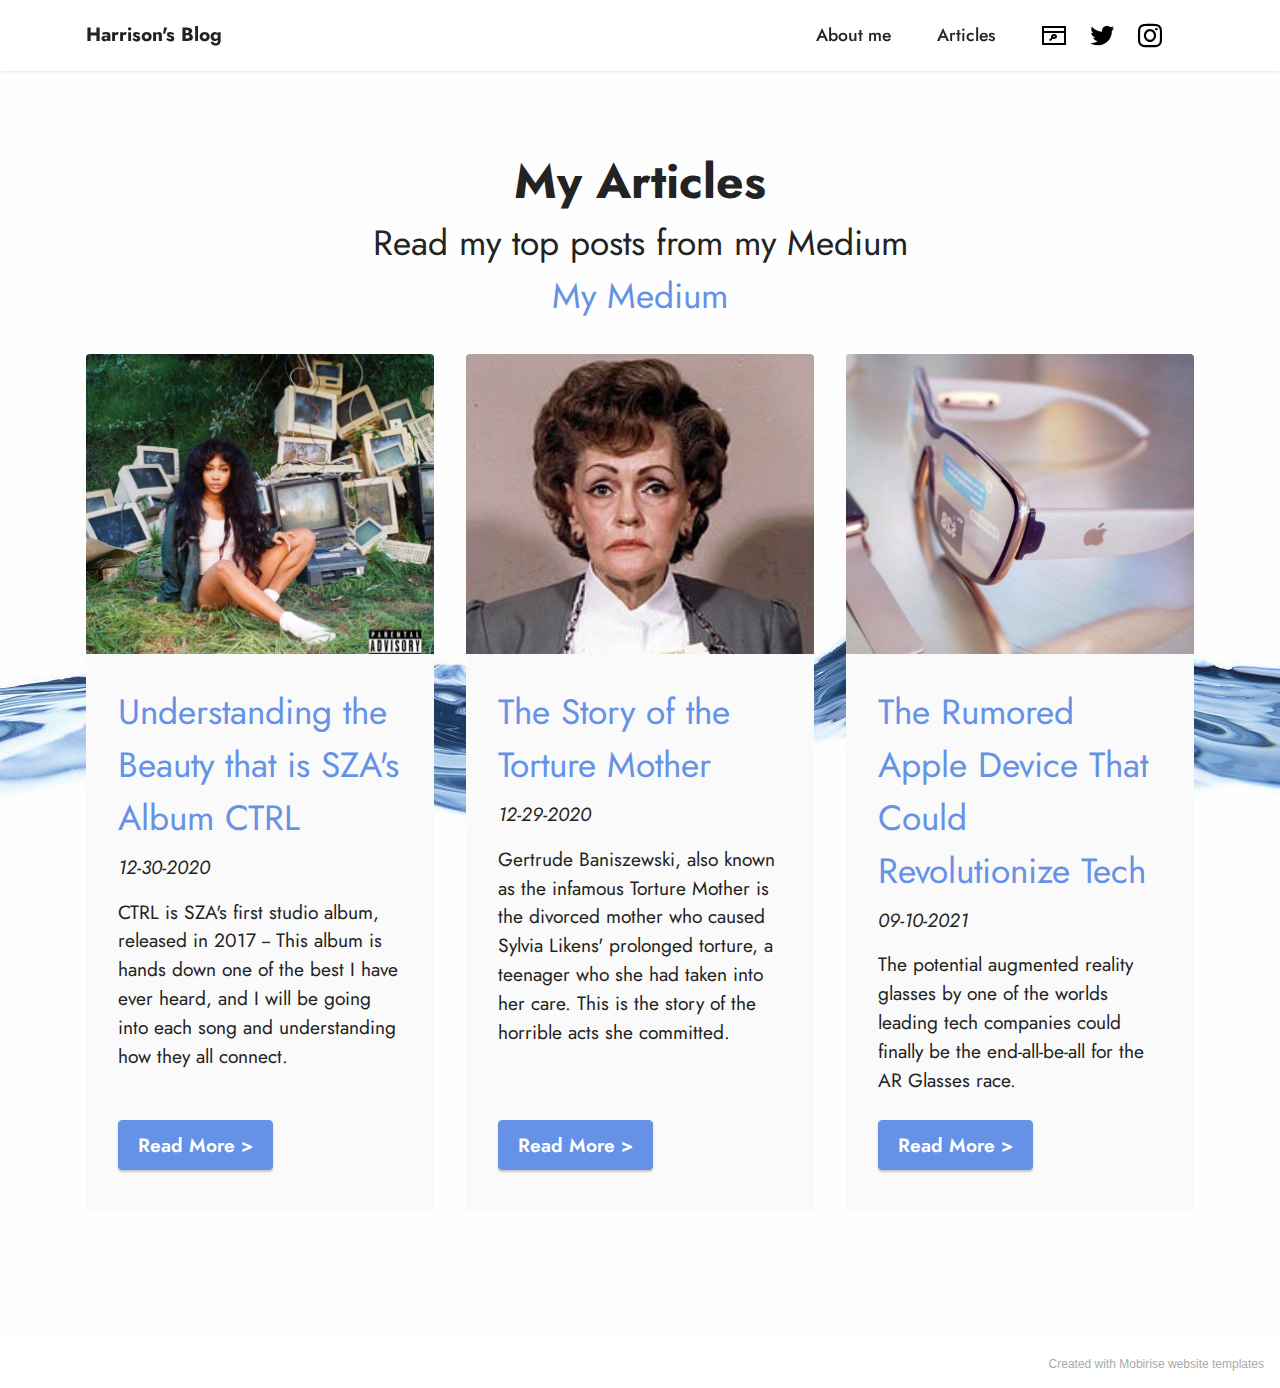
==== commit 46eb613d: "Add files via upload" ====
--- a/page1.html
+++ b/page1.html
@@ -45,7 +45,7 @@
                 </div>
             </button>
             <div class="collapse navbar-collapse" id="navbarSupportedContent">
-                <ul class="navbar-nav nav-dropdown nav-right" data-app-modern-menu="true"><li class="nav-item"><a class="nav-link link text-black text-primary display-4" href="http://harrisonscott.mobirisesite.com">About me</a></li><li class="nav-item"><a class="nav-link link text-black text-primary display-4" href="page1.html" data-bs-auto-close="outside" aria-expanded="false">Articles</a></li></ul>
+                <ul class="navbar-nav nav-dropdown nav-right" data-app-modern-menu="true"><li class="nav-item"><a class="nav-link link text-black text-primary display-4" href="index.html">About me</a></li><li class="nav-item"><a class="nav-link link text-black text-primary display-4" href="page1.html" data-bs-auto-close="outside" aria-expanded="false">Articles</a></li></ul>
                 <div class="icons-menu">
                     <a class="iconfont-wrapper" href="https://harrisons.medium.com" target="_blank">
                         <span class="p-2 mbr-iconfont mobi-mbri-browse mobi-mbri"></span>
@@ -119,7 +119,7 @@
 
         </div>
     </div>
-</section><section style="background-color: #fff; font-family: -apple-system, BlinkMacSystemFont, 'Segoe UI', 'Roboto', 'Helvetica Neue', Arial, sans-serif; color:#aaa; font-size:12px; padding: 0; align-items: center; display: flex;"><a href="https://mobirise.site/l" style="flex: 1 1; height: 3rem; padding-left: 1rem;"></a><p style="flex: 0 0 auto; margin:0; padding-right:1rem;">Website was <a href="https://mobirise.site/g" style="color:#aaa;">created</a> with Mobirise</p></section><script src="assets/bootstrap/js/bootstrap.bundle.min.js"></script>  <script src="assets/smoothscroll/smooth-scroll.js"></script>  <script src="assets/ytplayer/index.js"></script>  <script src="assets/dropdown/js/navbar-dropdown.js"></script>  <script src="assets/theme/js/script.js"></script>  
+</section><section style="background-color: #fff; font-family: -apple-system, BlinkMacSystemFont, 'Segoe UI', 'Roboto', 'Helvetica Neue', Arial, sans-serif; color:#aaa; font-size:12px; padding: 0; align-items: center; display: flex;"><a href="https://mobirise.site/e" style="flex: 1 1; height: 3rem; padding-left: 1rem;"></a><p style="flex: 0 0 auto; margin:0; padding-right:1rem;">Created with Mobirise <a href="https://mobirise.site/u" style="color:#aaa;">website</a> templates</p></section><script src="assets/bootstrap/js/bootstrap.bundle.min.js"></script>  <script src="assets/smoothscroll/smooth-scroll.js"></script>  <script src="assets/ytplayer/index.js"></script>  <script src="assets/dropdown/js/navbar-dropdown.js"></script>  <script src="assets/theme/js/script.js"></script>  
   
   
 </body>
